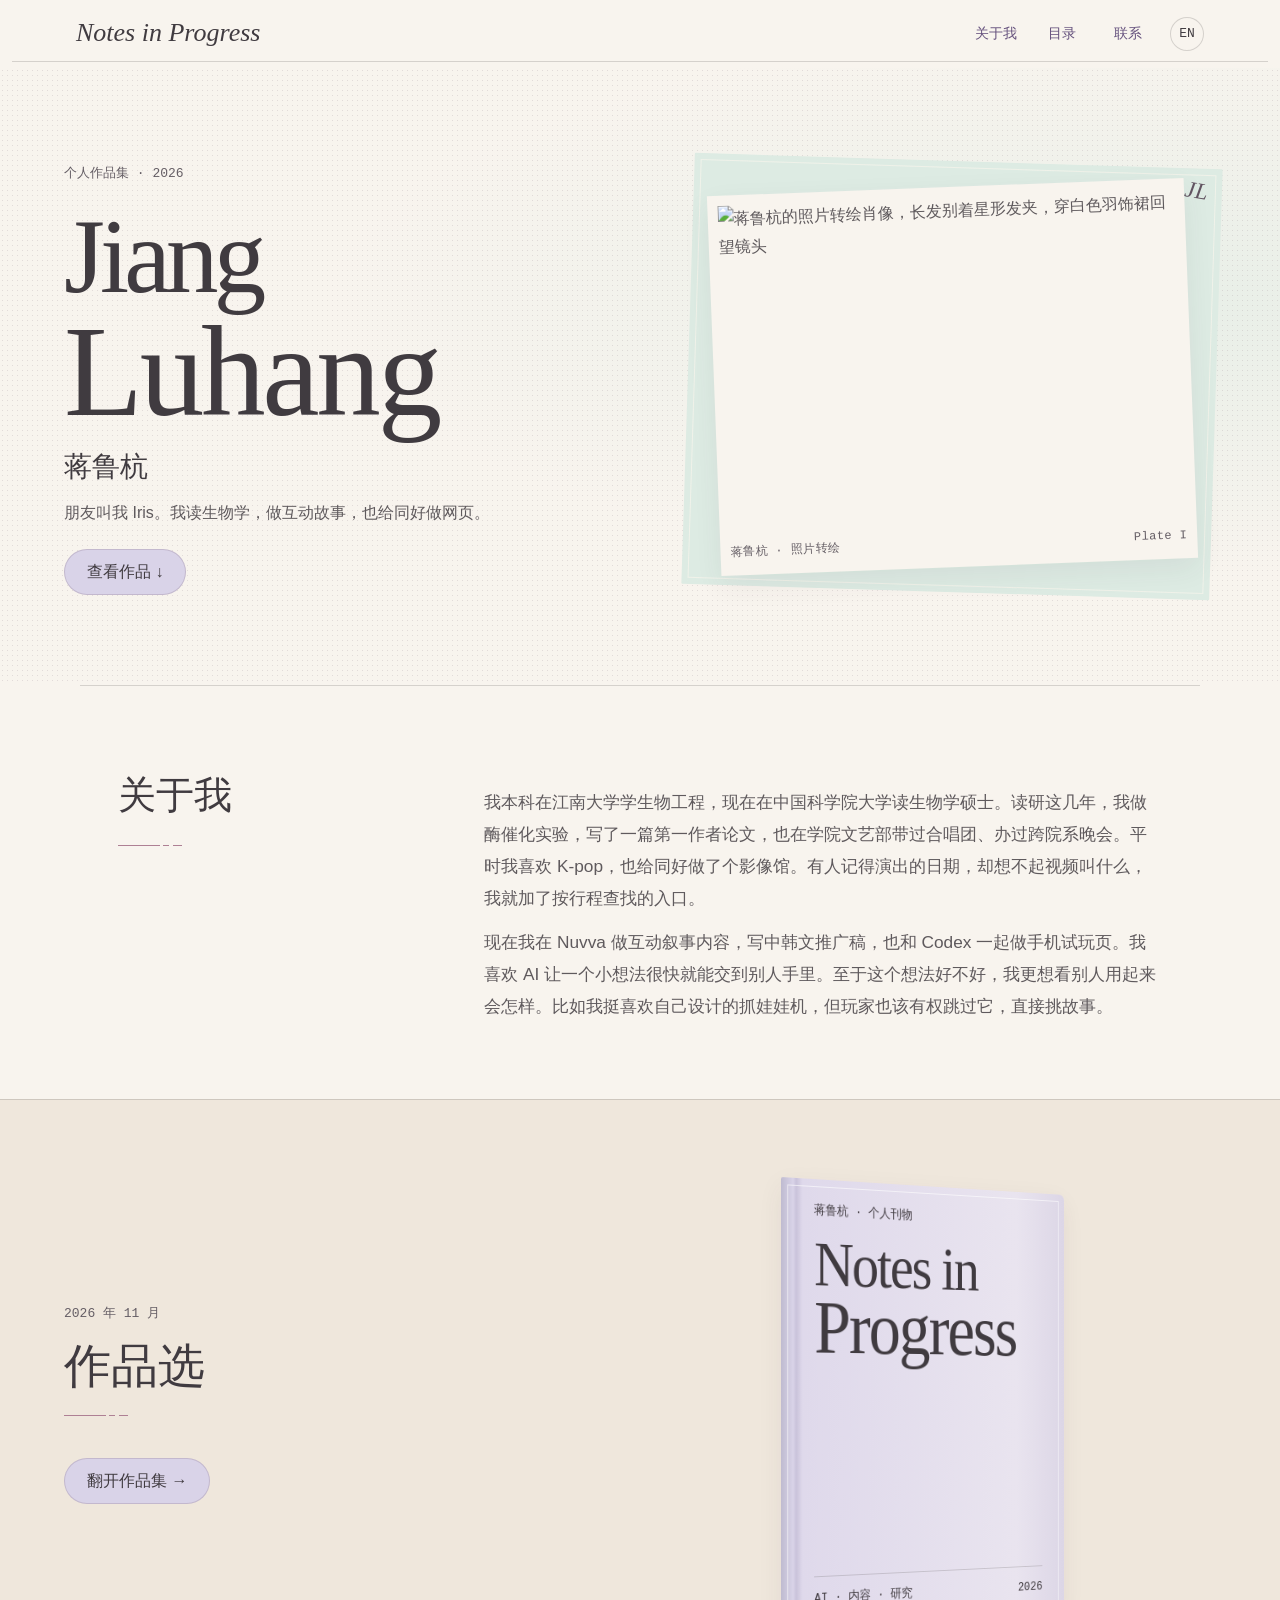
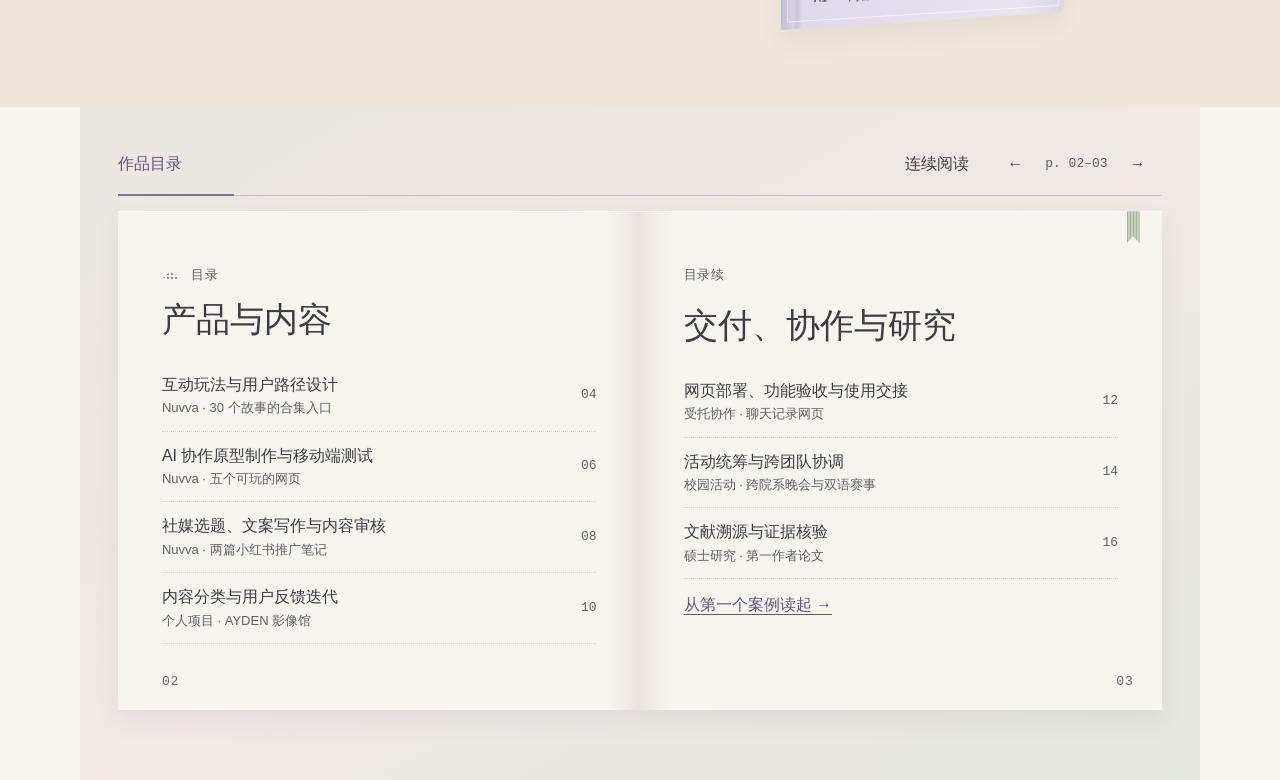
==== index.html @ 7059bd5b "Add files via upload" ====
<!doctype html><html lang="zh-CN"><meta charset="UTF-8"><meta name="viewport" content="width=device-width,initial-scale=1"><title>Notes in Progress · 蒋鲁杭的作品集</title><link rel="stylesheet" href="reader.css"><link rel="stylesheet" href="stationery.css"><script defer src="language.js"></script><script defer src="reader.js"></script><body><header class="mast"><a href="#top" class="wordmark" lang="en">Notes in Progress</a><nav aria-label="主导航"><a href="#about">关于我</a><a href="#contents">目录</a><a href="#contact">联系</a></nav><button type="button" id="locale" lang="en" aria-label="Switch to English">EN</button></header>
<main class="publication" id="top"><section class="hero"><div class="author"><span class="running">个人作品集 · 2026</span><h1 lang="en"><span><b>Jiang</b></span><span><i>Luhang</i></span></h1><h2>蒋鲁杭</h2><p>朋友叫我 Iris。我读生物学，做互动故事，也给同好做网页。</p><div class="actions"><a class="action primary" href="#cover">查看作品 ↓</a></div></div>
<div class="frontispiece"><div class="mount"><img class="portrait" src="plates/iris-portrait.webp" width="1672" height="941" fetchpriority="high" alt="蒋鲁杭的照片转绘肖像，长发别着星形发夹，穿白色羽饰裙回望镜头"><div class="photo-credit"><span>蒋鲁杭 · 照片转绘</span><span lang="en">Plate I</span></div></div><span class="stamp" aria-hidden="true">JL</span></div></section>
<section id="about" class="about"><h2 id="method">关于我</h2><div><p>我本科在江南大学学生物工程，现在在中国科学院大学读生物学硕士。读研这几年，我做酶催化实验，写了一篇第一作者论文，也在学院文艺部带过合唱团、办过跨院系晚会。平时我喜欢 K-pop，也给同好做了个影像馆。有人记得演出的日期，却想不起视频叫什么，我就加了按行程查找的入口。</p><p>现在我在 Nuvva 做互动叙事内容，写中韩文推广稿，也和 Codex 一起做手机试玩页。我喜欢 AI 让一个小想法很快就能交到别人手里。至于这个想法好不好，我更想看别人用起来会怎样。比如我挺喜欢自己设计的抓娃娃机，但玩家也该有权跳过它，直接挑故事。</p></div></section>
<section id="cover" class="cover-stage"><div class="cover-caption"><div class="running">2026 年 11 月</div><h2>作品选</h2><a class="action primary" href="#contents">翻开作品集 →</a></div><a class="binding" href="#contents" aria-label="从封面打开目录"><span class="running">蒋鲁杭 · 个人刊物</span><span lang="en" class="bookname">Notes in<br><i>Progress</i></span><span class="lace" aria-hidden="true"></span><span class="coverfoot">AI · 内容 · 研究 <span>2026</span></span></a></section>
<section class="reader" id="reader" aria-label="作品阅读器"><div class="readerbar"><a href="#contents">作品目录</a><div class="controls"><button id="mode" aria-pressed="false">连续阅读</button><button id="prev" aria-label="上一跨页">←</button><span id="pagecount" aria-live="polite"></span><button id="next" aria-label="下一跨页">→</button></div></div><div class="book">
<article class="spread" id="contents" tabindex="-1" data-pages="02–03" aria-label="作品目录"><div class="sheet recto"><div class="running">目录</div><h2>产品与内容</h2><div class="toc"><a class="tocline" href="#content"><span>互动玩法与用户路径设计<small>Nuvva · 30 个故事的合集入口</small></span><span class="folio">04</span></a><a class="tocline" href="#webworks"><span>AI 协作原型制作与移动端测试<small>Nuvva · 五个可玩的网页</small></span><span class="folio">06</span></a><a class="tocline" href="#social"><span>社媒选题、文案写作与内容审核<small>Nuvva · 两篇小红书推广笔记</small></span><span class="folio">08</span></a><a class="tocline" href="#revision"><span>内容分类与用户反馈迭代<small>个人项目 · AYDEN 影像馆</small></span><span class="folio">10</span></a></div><small class="foot">02</small></div><div class="sheet verso"><div class="running">目录续</div><h2>交付、协作与研究</h2><div class="toc"><a class="tocline" href="#delivery"><span>网页部署、功能验收与使用交接<small>受托协作 · 聊天记录网页</small></span><span class="folio">12</span></a><a class="tocline" href="#campus"><span>活动统筹与跨团队协调<small>校园活动 · 跨院系晚会与双语赛事</small></span><span class="folio">14</span></a><a class="tocline" href="#research"><span>文献溯源与证据核验<small>硕士研究 · 第一作者论文</small></span><span class="folio">16</span></a></div><a href="#content">从第一个案例读起 →</a><small class="foot">03</small></div></article>

<article class="spread" id="content" tabindex="-1" data-pages="04–05" aria-label="互动玩法与用户路径设计"><div class="sheet recto"><div class="running">Nuvva 远程兼职 · 内容策划与 AI 协作制作</div><h2>互动玩法与用户路径设计</h2><p>我给一个有 30 个故事的合集设计了抓娃娃入口。有人享受随机抓到一个故事的惊喜，也有人已经知道自己想看谁。最初两种人都得先玩一局，我给第二种人留了一个按钮。</p><blockquote>直接逛30个世界 ↗</blockquote><p>我定玩法、写按钮上的话，用 Codex 协作实现页面，再拿手机把两条路都走一遍。抓到故事的人能进，跳过去的人也能进，这个入口才算做完。</p><a href="plates/demo/index.html" target="_blank" rel="noopener">试玩这两个入口 ↗</a><div class="related"><a href="#webworks">看另外五个网页 →</a><a href="#social">读小红书笔记 →</a></div><small class="foot">04</small></div><div class="sheet verso"><div class="running">试玩画面</div><div class="phone-pair"><figure class="plate"><button class="enlarge" type="button" aria-label="放大：抓娃娃玩法界面" data-full="plates/claw.webp"><img src="plates/claw-detail.webp" loading="lazy" alt="抓娃娃玩法界面"></button><figcaption>抓一个故事</figcaption></figure><figure class="plate"><button class="enlarge" type="button" aria-label="放大：30 个世界的合集目录"><img src="plates/catalog.webp" loading="lazy" alt="30 个世界的合集目录"></button><figcaption>直接选故事</figcaption></figure></div><small class="foot">05</small></div></article>
<article class="spread" id="webworks" tabindex="-1" data-pages="06–07" aria-label="AI 协作原型制作与移动端测试"><div class="sheet recto"><div class="running">Nuvva · 网页选集</div><h2>AI 协作原型制作与移动端测试</h2><p>做这五个网页时，我先定玩家打开后的第一个动作。咖啡馆里先挑客人，深夜来信先看未读消息。入口文案和玩法由我来写，页面用 Codex 协作制作。我逐个点按钮、走剧情分支，检查手机上的显示，改完再试。</p><div class="shelf twin"><figure class="plate exhibit "><button type="button" class="enlarge" aria-label="放大深夜来信页面"><img src="plates/after-hours.webp" loading="lazy" width="430" height="820" alt="深夜来信的手机页面"></button><figcaption><a href="https://share.htmlput.com/p/y2mzasatp1" target="_blank" rel="noopener noreferrer">深夜来信 ↗</a><span>从六条未读消息开始。</span></figcaption></figure><figure class="plate exhibit "><button type="button" class="enlarge" aria-label="放大限定咖啡馆页面"><img src="plates/cafe.webp" loading="lazy" width="430" height="820" alt="限定咖啡馆的手机页面"></button><figcaption><a href="https://share.htmlput.com/p/jmmz5juvmf" target="_blank" rel="noopener noreferrer">限定咖啡馆 ↗</a><span>先挑一位客人，再为他做甜品。</span></figcaption></figure></div><small class="foot">06</small></div><div class="sheet verso"><div class="shelf trio"><figure class="plate exhibit wide"><button type="button" class="enlarge" aria-label="放大大队运动会页面"><img src="plates/sports.webp" loading="lazy" width="430" height="820" alt="大队运动会的手机页面"></button><figcaption><a href="https://share.htmlput.com/p/tbf6sw3pkt" target="_blank" rel="noopener noreferrer">大队运动会 ↗</a><span>四个分队共用一个报名处，先抽双人搭档。</span></figcaption></figure><figure class="plate exhibit "><button type="button" class="enlarge" aria-label="放大今夜讯号页面"><img src="plates/signal.webp" loading="lazy" width="430" height="820" alt="今夜讯号的手机页面"></button><figcaption><a href="https://share.htmlput.com/p/he5zf6oecl" target="_blank" rel="noopener noreferrer">今夜讯号 ↗</a><span>失眠游戏旁也留了直达合集的入口。</span></figcaption></figure><figure class="plate exhibit "><button type="button" class="enlarge" aria-label="放大合集巡演页面"><img src="plates/tour.webp" loading="lazy" width="430" height="820" alt="合集巡演的手机页面"></button><figcaption><a href="https://share.htmlput.com/p/yng0wkprjr" target="_blank" rel="noopener noreferrer">合集巡演 ↗</a><span>用一张通行证串起 20 个故事。</span></figcaption></figure></div><small class="foot">07</small></div></article>
<article class="spread" id="social" tabindex="-1" data-pages="08–09" aria-label="社媒选题、文案写作与内容审核"><div class="sheet recto"><div class="running">小红书 · 推广笔记</div><h2>社媒选题、文案写作与内容审核</h2><p class="byline">《花光他的资产后，我进了下个世界》 · momomo</p><p>我在 Nuvva 做选题、写中韩文推广稿，累计交付了 100 多条文案。这篇从一个玩家能马上做的决定写起，把五个角色的账户交给你。接下来可以挑一个人先花，也可以一分不动，等他先来问。花完额度才能进入下个世界，标题里的两件事就这样接上了。</p><dl class="post-metrics"><div><dt>点赞</dt><dd>2.4万</dd></div><div><dt>收藏</dt><dd>9,242</dd></div><div><dt>评论</dt><dd>5,850</dd></div></dl><small class="observed">原帖公开数据 · 2026.11.26</small><a href="https://www.xiaohongshu.com/discovery/item/6abce3130000000014002aef?source=webshare&amp;xhsshare=pc_web&amp;xsec_token=CBmmYITsd6TpiCH2JpjsBs07NB6vdSRPY2VSYFDwBbzrw=&amp;xsec_source=pc_share" target="_blank" rel="noopener noreferrer">看原帖 ↗</a><small class="foot">08</small></div><div class="sheet verso"><div class="running">小红书 · 推广笔记</div><h2>把故事写成玩家能做的选择</h2><p class="byline">《怨夫来信，这次等你先开口》 · 内向双眼皮</p><p>这次从停车场的一把伞写起。他还留着围巾，却不说想复合。读者可以接伞追问，也可以自己走进雨里。四个选项把这次重逢留给玩家决定。交稿前，我会对着实际玩法检查，尤其留意 AI 草稿有没有替角色编经历，或许下游戏里兑现不了的承诺。</p><dl class="post-metrics"><div><dt>点赞</dt><dd>2,741</dd></div><div><dt>收藏</dt><dd>958</dd></div><div><dt>评论</dt><dd>730</dd></div></dl><small class="observed">原帖公开数据 · 2026.11.26</small><a href="https://www.xiaohongshu.com/discovery/item/6ad22dc8000000001b02ee24?source=webshare&amp;xhsshare=pc_web&amp;xsec_token=CBpUC_uhtIDjcLa19GCwqVDrUhK7E8e4iN_8qXLWXUf_I=&amp;xsec_source=pc_share" target="_blank" rel="noopener noreferrer">看原帖 ↗</a><small class="foot">09</small></div></article>
<article class="spread" id="revision" tabindex="-1" data-pages="10–11" aria-label="内容分类与用户反馈迭代"><div class="sheet recto"><div class="running">个人网页 · 内容整理与维护</div><h2>内容分类与用户反馈迭代</h2><p>影像馆最早的几个栏目里，「LTB 时期」是按时间分的，「challenge」是按内容分的。有些视频两边都说得通，连我自己收录时也会犹豫。</p><p>这是我给同好做的个人项目，收录什么、放在哪一栏，都得自己定。我重新整理了分类。后来有人提议加行程检索和留言区，我把两个功能都加了进去。现在记得某场活动的人，可以直接沿着行程找。</p><a href="https://ayden-thalassa-gallery.netlify.app/" target="_blank" rel="noopener">打开影像馆 ↗</a><small class="foot">10</small></div><div class="sheet verso"><div class="running">AYDEN 影像馆 · 首页实景</div><figure class="plate gallery-home"><button class="enlarge" type="button" aria-label="放大影像馆桌面首页截图"><img src="plates/ayden-home.png" width="1440" height="900" loading="lazy" alt="AYDEN 影像馆桌面首页，右侧是人物照片，左侧有「3分钟入坑」和「直接找物料」两个入口，顶栏可查看行程"></button><figcaption>第一次来的读者可以从「3分钟入坑」开始，已经知道想找什么的人可以直接查物料。</figcaption></figure><small class="foot">11</small></div></article>
<article class="spread" id="delivery" tabindex="-1" data-pages="12–13" aria-label="网页部署、功能验收与使用交接"><div class="sheet recto"><div class="running">帮朋友部署 · Netlify</div><h2>网页部署、功能验收与使用交接</h2><p>朋友用 Codex 写好了聊天记录网页，可一直只能在自己电脑上看。我接手的是上线和交接，让她换台设备也能登录、导入记录，之后还能自己管理。</p><p>我用 AI 帮忙改源码配置和运行命令，填好环境变量、连上数据库，把网页部署到 Netlify。用户从手机锁屏样式的首页进入，朋友另外使用管理入口。</p><figure class="plate exhibit seita"><button type="button" class="enlarge" aria-label="放大打开聊天记录网页页面"><img src="plates/seita.webp" loading="lazy" width="430" height="820" alt="打开聊天记录网页的手机页面"></button><figcaption><a href="https://seita-record.netlify.app" target="_blank" rel="noopener noreferrer">打开聊天记录网页 ↗</a><span>部署后的公开首页，截图只保留锁屏。</span></figcaption></figure><small class="foot">12</small></div><div class="sheet verso"><div class="running">交付前的检查</div><h3>换一台设备，再试一次</h3><dl class="handoff"><dt>我先试</dt><dd>上线后发现图片丢了，有的交互效果也消失了。这些都是我打开页面自己操作时发现的。</dd><dt>朋友再试</dt><dd>用另一台设备登录，导入一份记录，保存后刷新，再看记录还在不在。</dd><dt>交接</dt><dd>把后台入口和常见问题的处理方法告诉朋友，后续遇到问题可以直接找我。</dd></dl><small class="foot">13</small></div></article>
<article class="spread" id="campus" tabindex="-1" data-pages="14–15" aria-label="活动统筹与跨团队协调"><div class="sheet recto"><div class="running">国科大生命科学学院学生会 · 文艺部部长</div><h2>活动统筹与跨团队协调</h2><p>办离湖晚会和跨院系迎新晚会时，我要和六个以上研究所、学院的负责人对节目和场地。我把倒计时排期和执行手册发给各方。到了现场，谁还在候场、哪个节目超时，由我在总控位置协调。</p><p>我也组建过合唱团和话剧团，和大家一起排练了约两个月。团队拿到了校级「一二·九」合唱展演和「五月的鲜花」文艺汇演两项一等奖。</p><figure class="plate"><button class="enlarge" type="button" aria-label="放大：一二·九合唱展演后的团队合影"><img src="plates/arts-dept.webp" loading="lazy" alt="一二·九合唱展演后的团队合影"></button><figcaption>「一二·九」合唱展演后，我们一起拍的合影。</figcaption></figure><small class="foot">14</small></div><div class="sheet verso"><div class="running">第三届合成生物学创新赛 · 分赛道主持</div><h2>双语主持与现场调度</h2><p>上台前三天，我先把答辩、评委提问和换场顺序理清，自己写中英文主持手卡。正式比赛时，我负责二十多支高校队伍的答辩衔接。遇到提问超时或临时换投屏，要先跟评委和工作人员对齐，再告诉下一队什么时候上台。</p><figure class="plate"><button class="enlarge" type="button" aria-label="放大：合成生物学创新赛分赛道现场主持"><img src="plates/synbio-stage.webp" loading="lazy" alt="合成生物学创新赛分赛道现场主持"></button><figcaption>比赛现场，和搭档一起主持。</figcaption></figure><small class="foot">15</small></div></article>
<article class="spread" id="research" tabindex="-1" data-pages="16–17" aria-label="文献溯源与证据核验"><div class="sheet recto"><div class="running">生物学硕士研究 · 独立第一作者</div><h2>文献溯源与证据核验</h2><p>读研时，我做酶催化实验，也以第一作者发表了论文。用 AI 找资料时，我遇到过一个很具体的问题：问的是某个方法最早出自哪里，找到的却是一篇后来用过它的文章。我会沿着引用找到原文，再看它的实验条件和结果能支持什么结论。</p><small class="foot">16</small></div><div class="sheet verso"><div class="running">论文材料</div><figure class="plate"><button class="enlarge" type="button" aria-label="放大：论文的 SCIE 检索报告"><img src="plates/research.webp" loading="lazy" alt="论文的 SCIE 检索报告"></button><figcaption>第一作者论文的收录记录。</figcaption></figure><a href="https://doi.org/10.1002/ejoc.70614" target="_blank" rel="noopener">读论文 · European Journal of Organic Chemistry ↗</a><small class="foot">17</small></div></article>
<article class="spread" id="contact" tabindex="-1" data-pages="18" aria-label="联系"><div class="sheet recto"><div class="running">刊末 <span aria-hidden="true">::</span></div><h2>联系我</h2><p>我在找 AI 产品或内容运营的工作，深圳线下、远程都可以。有合适的机会，或者想聊聊这里的项目，欢迎给我发邮件。</p><p class="signature">蒋鲁杭</p><small class="foot">18</small></div><div class="sheet verso"><div class="running postal-heading"><span class="stamp" aria-hidden="true">JL</span></div><h3>邮箱</h3><a class="email" href="mailto:jklmnopq1208@126.com">jklmnopq1208@126.com</a><div class="actions"><button id="copy" class="action">复制邮箱</button></div><p id="copied" role="status"></p><a href="#contents">返回作品目录 ↑</a><small class="foot">Fin.</small></div></article></div><nav class="endnav" aria-label="读完本页"><button data-step="-1">← 上一页</button><a href="#contents">目录</a><button data-step="1">下一页 →</button></nav></section></main>
<dialog id="zoom"><button class="action" autofocus>关闭图片 ×</button><img alt=""><p></p></dialog>
</body></html>
---- reader.css ----
@font-face{font-family:ZineSong;src:local("FZQingKeBenYueSongS-R-GB"),local("方正清刻本悦宋简体");font-display:swap}
:root{--paper:#f8f4ee;--aged:#efe7dc;--mint:#ddebe3;--iris:#d9d3e8;--pink:#ead7dc;--ink:#403b40;--body:#5f5a5d;--muted:#655e65;--link:#65517d;--rule:rgba(95,90,93,.23);--display:Ogg,ZineSong,"Songti SC",SimSun,Georgia,serif;--mono:Consolas,"Noto Sans SC",monospace;--space:clamp(20px,5vw,80px);--turn:680ms;--lift:0 10px 28px #403b4012}
*{box-sizing:border-box}html{color-scheme:light}body{background:var(--paper);color:var(--body);font:16px/1.75 Arial,"Noto Sans SC","Microsoft YaHei",sans-serif;margin:0}h1,h2,h3,p,figure{margin:0}h1,h2,h3{font-weight:400;color:var(--ink);font-family:var(--display)}a{color:var(--link);text-underline-offset:.24em}button{font:inherit;cursor:pointer;color:var(--ink)}a:focus-visible,button:focus-visible,summary:focus-visible{outline:2px solid var(--link);outline-offset:3px}button:disabled{cursor:default;color:#797378;background:transparent}img{display:block;max-width:100%}.publication{padding:0;max-width:none;margin:0}.publication section{margin:0}.mast,.hero,.method,.cover-stage,.reader{padding-inline:var(--space)}.mast,.hero,.method,.cover-stage,.reader{max-width:1440px;margin-inline:auto!important}.mast{display:flex;align-items:center;justify-content:space-between;min-height:68px;border-bottom:1px solid var(--rule)}.wordmark,.en,.signature{font:italic 26px/1.25 var(--display);color:var(--ink)}.mast a,.readerbar a{text-decoration:none}.mast nav,.mast nav a{padding:0;border:0;background:none}.mast nav,.actions,.controls,.readerbar{display:flex;gap:clamp(6px,1.5vw,22px);align-items:center;flex-wrap:wrap}.mast nav a,.readerbar a,.controls button{display:inline-flex;align-items:center;justify-content:center;min-width:44px;min-height:44px}.hero{display:grid;grid-template-columns:1.05fr 1fr;align-items:center;gap:6%;padding-block:clamp(48px,7vw,108px);position:relative;background:radial-gradient(ellipse at 92% 38%,#ddebe393,transparent 51%)}.running,.folio,.foot,.photo-credit,.coverfoot,.stamp,#pagecount,.paths small,figcaption{font:13px/1.6 var(--mono);color:var(--muted)}.author h1{font:400 clamp(68px,8.2vw,126px)/.93 var(--display);margin:20px 0 25px;letter-spacing:-.046em}.author h1 i,.bookname i{font-weight:400}.author h2{font-size:clamp(20px,2.15vw,34px);line-height:1.45}.author p{margin:12px 0 22px}.actions{gap:10px}.action,.controls button{border:1px solid var(--rule);border-radius:5px;padding:8px 15px;background:var(--paper);color:var(--ink);text-decoration:none;display:inline-flex;justify-content:center;align-items:center;gap:8px;min-height:44px}.action.primary,.controls [aria-pressed=true]{background:var(--iris)}.frontispiece{position:relative;width:100%;justify-self:center;max-width:535px;padding:clamp(14px,2vw,28px);background:var(--mint);border-radius:49% 49% 2px 2px / 8% 8% 2px 2px}.mount{padding:10px 10px 0;background:var(--paper);box-shadow:var(--lift);transform:rotate(-2deg)}.mount img{width:100%;aspect-ratio:1.06;object-fit:cover;object-position:48% 50%}.photo-credit,.coverfoot{display:flex;justify-content:space-between;padding:12px 0;gap:10px}.method,.cover-stage{display:grid;grid-template-columns:1fr 1fr;align-items:center;gap:8%;padding-block:clamp(40px,6vw,90px);border-top:1px solid var(--rule)}.method h2,.cover-stage h2,.sheet h2{font-size:clamp(30px,3.7vw,58px);line-height:1.23;margin:12px 0 20px}.paths a,.tocline{display:flex;justify-content:space-between;align-items:center;gap:12px;padding:14px 0;border-bottom:1px solid var(--rule);text-decoration:none}.paths strong{font:400 22px var(--display);color:var(--ink)}.cover-stage{background:var(--aged);perspective:1350px}.binding{display:flex;position:relative;flex-direction:column;justify-self:center;width:min(100%,345px);aspect-ratio:3/4;justify-content:space-between;padding:9% 8%;background:linear-gradient(90deg,#bfbbd0 0,#d9d3e8 4%,#c9c2da 5%,#dfd9eb 7%,#e9e4ef 82%,#dcd6e6);border-radius:2px 6px 6px 2px;box-shadow:var(--lift);text-decoration:none;color:var(--ink);transform-origin:left center;transform:rotateY(var(--yaw,0deg))}.bookname{font:clamp(40px,4.8vw,74px)/.98 var(--display);letter-spacing:-.035em}.coverfoot{border-top:1px solid var(--rule);padding-bottom:0}.cover-caption .action{margin-top:22px}.lace{position:absolute;width:56px;height:56px;bottom:24%;right:14%;background:url("plates/lace.svg") center/contain no-repeat;opacity:.6;pointer-events:none}.hero:after,.binding:after,.sheet:after{content:"";position:absolute;inset:0;background:url("plates/grain.svg");opacity:.045;pointer-events:none;z-index:-1}.hero,.sheet,.binding{isolation:isolate}
.reader{padding-block:34px 70px;background:linear-gradient(150deg,#ebe7e1,#f0e9e6 52%,#e4e7df)}.readerbar{justify-content:space-between;margin-bottom:15px}.controls{gap:6px}.controls button{border-color:transparent;background:transparent}.controls button:hover:enabled{background:var(--paper)}.book{position:relative;perspective:1800px}.spread{position:relative;display:grid;grid-template-columns:1fr 1fr;background:var(--paper);border-radius:3px;box-shadow:var(--lift);scroll-margin-top:18px}.spread:focus{outline:none}.spread:focus-visible{outline:2px solid var(--link);outline-offset:3px}.spread[hidden]{display:none}.sheet{position:relative;min-width:0;min-height:clamp(440px,39vw,610px);padding:clamp(26px,4.3vw,68px);padding-bottom:60px;overflow-wrap:anywhere;background:var(--paper)}.recto{background:linear-gradient(90deg,var(--paper) 94%,#e9e3db)}.verso{background:linear-gradient(90deg,#ebe6df,var(--paper) 6%)}.sheet h2{font-size:clamp(32px,3.3vw,52px)}.sheet h3{font-size:clamp(27px,2.6vw,40px);line-height:1.3;margin:16px 0}.sheet p+p,.sheet p+a,.sheet p+.actions,.sheet .running+figure{margin-top:18px}.sheet p+a,.sheet .email{display:inline-block;min-height:44px}.sheet p{max-width:65ch}.sheet .en{margin:-10px 0 16px}.tocline{color:var(--ink);padding:9px 0;line-height:1.4}.tocline small{display:block;color:var(--muted);font-size:13px}.signature{margin-top:30px!important}.foot{position:absolute;bottom:18px;left:var(--space)}.verso .foot{left:auto;right:var(--space)}.ruled{margin:12px 0 22px;padding-inline-start:24px}.ruled li{padding:8px 0;border-bottom:1px solid var(--rule)}.margin-note{color:var(--link);font-family:var(--display);font-size:19px}.plate{padding:8px;background:var(--paper);box-shadow:0 2px 8px #403b4010}.enlarge{display:block;background:transparent;border:0;width:100%;padding:0;cursor:zoom-in}.enlarge img{max-height:340px;object-fit:contain;margin:auto;width:100%}.plate figcaption{padding:8px 3px 0}.phone{width:min(100%,230px);margin-inline:auto}.phone img{max-height:320px}.email{overflow-wrap:anywhere}.controls[hidden]{display:none}.book.continuous .spread+.spread{margin-top:30px}.flip-still,.leaf{position:absolute;top:0;bottom:0;width:50%;pointer-events:none}.flip-still{z-index:1}.leaf{z-index:2;transform-style:preserve-3d;animation:turn var(--turn) cubic-bezier(.42,0,.18,1) both}.leaf.forward{left:50%;transform-origin:left;--rot:-180deg}.leaf.back{left:0;transform-origin:right;--rot:180deg}.leaf>.sheet,.flip-still>.sheet{position:absolute;inset:0;min-height:0;overflow:hidden;backface-visibility:hidden}.leaf>.backface{transform:rotateY(180deg)}@keyframes turn{to{transform:rotateY(var(--rot))}}dialog{max-width:min(94vw,1080px);max-height:92dvh;padding:16px;border:1px solid var(--rule);background:var(--paper);color:var(--ink)}dialog::backdrop{background:#312e32aa}dialog img{max-height:72dvh;object-fit:contain;margin:10px auto}dialog button{float:right}dialog p{clear:both}.readerbar a,.mast a,.paths a,.tocline,.action{transition:background-color 180ms,color 180ms}.mast a:hover,.paths a:hover,.tocline:hover,.readerbar a:hover{text-decoration:underline}.action:hover{background:var(--mint)}
@media(max-width:760px){.mast{min-height:62px}.wordmark{font-size:20px}.mast nav{gap:1px}.hero,.method,.cover-stage{grid-template-columns:minmax(0,1fr);gap:24px}.hero{padding-block:36px}.author h1{font-size:74px}.frontispiece{max-width:430px;padding:12px}.mount img{aspect-ratio:2.25}.photo-credit{padding:5px 0}.binding{width:min(73%,320px);padding:25px;transform:none}.cover-stage{justify-items:start}.cover-caption{width:100%}.reader{padding-inline:12px}.readerbar{gap:0}.spread{grid-template-columns:minmax(0,1fr)}.sheet{min-height:0;background:var(--paper);padding:24px 22px 40px}.verso{border-top:1px solid var(--rule)}.foot{bottom:8px}.flip-still,.leaf{display:none}.controls{gap:0}.controls button{padding:6px 9px}.bookname{font-size:48px}.lace{width:32px;height:32px}.readerbar a{font-size:15px}.signature{font-size:24px}.sheet h2{font-size:32px}}
@media(prefers-reduced-motion:reduce){*,*:before,*:after{scroll-behavior:auto!important;animation:none!important;transition:none!important}.binding{transform:none}}
.publication img,dialog img{border:0}.book{touch-action:pan-y pinch-zoom}
.publication h2,.publication h3{text-wrap:balance}.endnav{display:none}
@media(max-width:760px){.endnav:not([hidden]){display:flex;justify-content:space-between;align-items:center;padding:10px 0 0;background:none;gap:4px}.endnav button,.endnav a{display:inline-flex;align-items:center;min-height:44px;min-width:44px;padding:4px 9px;border:0;background:transparent}.endnav a{justify-content:center}}
.binding .running,.binding .coverfoot{color:var(--ink)}
.about{max-width:1120px;margin-inline:auto!important;display:grid;grid-template-columns:1fr 2.4fr;gap:8%;align-items:baseline;padding:clamp(40px,6vw,76px) clamp(20px,3.43vw,38.4px);border-top:1px solid var(--rule)}.about h2{font-size:clamp(28px,3vw,40px)}.about p{font-size:clamp(17px,1.35vw,20px);line-height:1.85;max-width:39em}.about p+p{margin-top:.75em}.reader{max-width:1120px;padding-inline:38.4px}.sheet{padding-inline:clamp(28px,3.4vw,49px)}.sheet h2{font-size:clamp(30px,2.65vw,42px)}.sheet p{margin:0}.sheet p+p{margin-top:1em}.sheet .plate{box-shadow:none;background:transparent;padding:0}.plate figcaption{padding:8px 0;color:var(--muted)}.verso>.running{margin-bottom:18px}.verso>.plate+a{display:inline-block;margin-top:18px}.phone-pair{display:grid;grid-template-columns:repeat(2,minmax(0,1fr));gap:12px;align-items:start}.phone-pair img{max-height:none;width:100%;border-radius:2px}.gallery-proof{display:grid;gap:18px}.gallery-proof figure:last-child .enlarge{max-width:170px}.gallery-proof figure:last-child img{max-height:165px;object-position:left center}.handoff,.term{margin:20px 0}.handoff dt,.term dt{color:var(--link);font-weight:600}.handoff dd,.term dd{margin:3px 0 14px}.handoff dt{border-top:1px solid var(--rule);padding-top:12px}.sheet blockquote{margin:18px 0;padding:6px 14px;border-left:2px solid #a89db7;color:var(--ink);font:22px/1.5 var(--display)}#contents .plate{max-width:150px}#contents .plate img{max-height:260px}.reader a:not(.tocline){overflow-wrap:anywhere}.sheet .foot{left:auto}.verso .foot{right:28px}
@media(max-width:760px){.about{grid-template-columns:1fr;gap:14px}.reader{padding-inline:12px}.sheet{padding-inline:22px}.phone-pair{max-width:420px}.mast nav{display:flex}.gallery-proof figure:last-child .enlarge{max-width:200px}.gallery-proof figure:last-child img{max-height:205px}}

.related{display:flex;gap:10px 16px;flex-wrap:wrap;margin-top:14px}.related a,.exhibit figcaption a{display:inline-flex;align-items:center;min-height:44px}
.shelf{display:grid;grid-template-columns:repeat(2,minmax(0,1fr));gap:20px 12px;align-content:start}.shelf.twin{margin-top:22px}.exhibit img{width:100%;height:auto;display:block}.shelf .enlarge img{aspect-ratio:3/5;height:auto;max-height:none;object-fit:cover;object-position:center top}.shelf .wide{grid-column:1/-1}.shelf .wide .enlarge img{aspect-ratio:2.25;object-position:50% 36%}.exhibit figcaption{line-height:1.55}.exhibit figcaption a{font-size:16px;color:var(--link)}.exhibit figcaption span{display:block}.sheet .seita{display:grid;grid-template-columns:minmax(100px,140px) 1fr;gap:18px;align-items:end;margin-top:20px}.seita .enlarge img{height:auto;max-height:240px;object-fit:contain}.seita figcaption{align-self:center}.sheet .byline{font:14px/1.6 var(--mono);color:var(--muted);margin:12px 0 26px}.shelf .exhibit figcaption{padding:3px 0}.shelf .enlarge,.seita .enlarge{background:var(--aged)}
@media(max-width:760px){.shelf{max-width:440px;margin-inline:auto}.shelf .wide .enlarge img{aspect-ratio:1.8}.shelf .enlarge img{aspect-ratio:3/5}.sheet .seita{grid-template-columns:minmax(100px,130px) 1fr}}

.post-metrics{display:flex;gap:clamp(12px,2vw,32px);flex-wrap:wrap;margin:28px 0 6px;padding-top:18px;border-top:1px solid var(--rule)}.post-metrics dt,.observed{font:13px/1.6 var(--mono);color:var(--muted)}.post-metrics dd{font:clamp(23px,2.2vw,32px)/1.35 Georgia,serif;margin:0;color:var(--ink);font-variant-numeric:tabular-nums}.observed{display:block}#social .observed+a{display:inline-flex;align-items:center;min-height:44px;margin-top:7px}

.mount img.portrait{height:auto;aspect-ratio:1.2;object-position:53% 40%}@media(max-width:760px){.mount img.portrait{aspect-ratio:16/9;object-position:center}}
/* A single stationery mark on the opening photograph and the final letter. */
.stamp {
  --stamp-width: 72px;
  display: grid;
  place-items: center;
  box-sizing: border-box;
  width: var(--stamp-width);
  aspect-ratio: 78/62;
  padding: 0 0 3% 0;
  background: url("plates/postage.svg") center/contain no-repeat;
  color: #615461;
  font: italic 23px/1 var(--display);
  pointer-events: none;
  user-select: none;
}
.frontispiece > .stamp, .postal-heading .stamp {
  position: absolute;
  padding: 0 0 3px calc(var(--stamp-width) * .29);
}
.frontispiece > .stamp { right: 0; top: -7px; transform: rotate(8deg); }
.postal-heading { position: relative; padding-right: 64px; }
.postal-heading .stamp { --stamp-width: 56px; right: 0; top: -8px; font-size: 18px; transform: rotate(-6deg); }
.binding::before {
  content: "";
  position: absolute;
  inset-inline-start: 3%;
  inset-block-start: 22%;
  width: clamp(15px, 1.7vw, 25px);
  height: 56%;
  background: url("plates/binding-thread.svg") center/100% 100% no-repeat;
  pointer-events: none;
}
@media(max-width:760px) {
  .frontispiece > .stamp { --stamp-width: 52px; top: -4px; font-size: 17px; }
  .postal-heading .stamp { --stamp-width: 44px; font-size: 15px; top: -3px; }
  .binding::before { inset-inline-start: 2%; width: 14px; }
}

#campus .plate{margin-top:20px}#contents .toc+a{display:inline-block;margin-top:12px}#campus .plate img{max-height:230px;object-position:left center}

.tocline small{margin-top:.25em}.gallery-home .enlarge img{width:100%;height:auto;max-height:none}
---- stationery.css ----
/* Paper, ink and two printed spot colours. */
:root {
  --script: "Edwardian Script ITC", "Snell Roundhand", "Bickham Script Pro", "Palatino Linotype", Georgia, serif;
  --ease-out: cubic-bezier(.16,1,.3,1);
}
.mast {
  position: sticky;
  top: 6px;
  z-index: 6;
  width: calc(100% - 24px);
  min-height: 56px;
  background: var(--paper);
  transition: width .5s cubic-bezier(.4,0,.2,1), padding .5s, border-radius .5s, box-shadow .5s;
}
.mast.compact {
  width: min(calc(100% - 16px), 615px);
  padding-inline: 20px 8px;
  border-radius: 30px;
  box-shadow: 0 3px 18px #433a5214;
  background: var(--paper);
}
.mast nav {
  display: grid;
  grid-template-columns: repeat(3,1fr);
  gap: 0;
  position: relative;
  isolation: isolate;
}
.mast nav::before {
  content: "";
  position: absolute;
  z-index: -1;
  left: 0;
  top: 5px;
  bottom: 5px;
  width: 33.3333%;
  border-radius: 24px;
  background: var(--ink);
  opacity: 0;
  transform: translateX(calc(var(--section,0) * 100%));
  transition: transform .4s var(--ease-out), opacity .2s;
}
.mast nav[data-active]::before {opacity: 1}
.mast nav a {padding-inline: 12px; font-size: 14px; white-space: nowrap}
.mast nav a[aria-current] {color: #fff}
.mast .wordmark {white-space: nowrap}
.mast nav {margin-left: auto}
#locale {
  margin-left: 9px; flex: none;
  width: 34px; height: 34px; padding: 0;
  display: grid; place-items: center;
  background: var(--paper); border: 1px solid var(--rule); border-radius: 50%;
  font: 13px/1 var(--mono);
}
#locale:is(:hover,:focus-visible) {background: var(--iris)}
:lang(en) .sheet h2 {overflow-wrap: normal; hyphens: auto}
.about,.cover-stage,.reader,.spread {scroll-margin-top: 75px}
.hero {
  margin-top: 12px !important;

  overflow: clip;
}
.hero::before {
  content: ""; position: absolute; inset: 0; z-index: -1; pointer-events: none;
  background: radial-gradient(#aa9ba247 .65px,transparent .9px) 0 0/5px 5px;
}
.author {position: relative; z-index: 1}
.author h1 {width: max-content; max-width: 100%; margin: 22px 0 13px}
.author h1 span {display: block; overflow: clip; padding: .06em .18em .14em 0; margin: -.06em -.18em -.14em 0}
.author h1 b {display: block; font-weight: 400}
.author h1 i {display: block; color: var(--ink); font: 400 1.23em/.95 var(--script); letter-spacing: -.025em}
.author::after {
  content: "";
  pointer-events: none;
  position: absolute;
  top: 14%; left: min(60%,345px);
  width: clamp(58px,10vw,145px);
  aspect-ratio: 210/94;
  background: url("plates/star-trail.svg") center/contain no-repeat;
  transform: rotate(-13deg);
}
.frontispiece {
  border-radius: 1px;
  transform: rotate(1.8deg);
  outline: 1px solid #f8f6edb3;
  outline-offset: -7px;
}
.frontispiece .mount {transform: rotate(-4deg)}
.mount img.portrait {aspect-ratio: 1.4}
.photo-credit {font-size: 12px; letter-spacing: .035em}
.action.primary {background: var(--iris); border-color: #aa9bb17a; border-radius: 99px; padding-inline: 22px}
.action.primary:is(:hover,:focus-visible) {background: var(--mint)}
.about h2::after,.cover-caption h2::after {
  content: "";
  display: block;
  width: 64px; height: 1px; margin-top: .42em;
  background: linear-gradient(90deg,#ae8094 65%,transparent 65% 71%,#ae8094 71% 80%,transparent 80% 86%,#ae8094 86%);
}
.binding {
  width: min(100%,340px);
  padding: 22px 28px 19px 37px;
  outline: 1px solid #fff9; outline-offset: -8px;
  justify-content: flex-start;
}
.bookname {position: relative; margin-top: .25em; font-size: clamp(47px,4.9vw,70px); line-height: .92}
.bookname i {font: 400 1.2em/.9 var(--script); color: var(--ink)}
.binding .lace {
  position: relative; inset: auto; width: 100%; height: auto; aspect-ratio: 320/195; margin: auto 0;
  background-image: url("plates/woodcut.svg"); opacity: 1;
  transition: transform .6s var(--ease-out);
}
.binding:is(:hover,:focus-visible) .lace {transform: translate(3px,-3px) rotate(-2deg)}
.binding .coverfoot {margin-top: auto; color: var(--ink); border-color: var(--rule)}
.readerbar {position: relative; padding-bottom: 8px; border-bottom: 1px solid #8893a573}
.readerbar::after {
  content: ""; position: absolute; bottom: -1px; left: 0; width: 100%; height: 2px;
  background: #777693; transform: scaleX(var(--read,0)); transform-origin: left;
  transition: transform .45s var(--ease-out);
}
.sheet .foot {color: #766079; letter-spacing: .07em}
.sheet.verso::before {
  content: ""; position: absolute; bottom: 10px; left: 8%;
  width: 62px; height: 28px; background: url("plates/star-trail.svg") center/contain no-repeat;
  opacity: .7; pointer-events: none;
}
.sheet > .running {letter-spacing: .06em}
.sheet.recto > .running:first-child {
  display: flex; align-items: center; gap: 10px;
}
.sheet.recto > .running:first-child::before {
  content: "";
  width: 19px; height: 9px; flex: none;
  background: radial-gradient(circle,#ab7e91 1px,transparent 1.2px) 0 0/4px 4px;
  clip-path: polygon(0 50%,45% 0,100% 50%,45% 100%);
}
.sheet.verso > .running:first-child:not(.postal-heading)::after {
  content: "";
  position: absolute;
  top: 0; right: 22px; width: 13px; height: 32px;
  background: repeating-linear-gradient(90deg,#a7b59f,#a7b59f 1px,#c4ceba 1px,#c4ceba 3px);
  clip-path: polygon(0 0,100% 0,100% 100%,50% 78%,0 100%);
}
.handoff dt {border-color: #c6bec2; border-top-style: dotted}
.tocline {border-bottom-style: dotted; padding-block: 13px}
.tocline .folio {transition: transform .3s var(--ease-out), color .25s}
.tocline:is(:hover,:focus-visible) .folio {transform: translateX(-4px); color: #894f6c}
.controls button:is(:hover,:focus-visible):enabled {background: var(--paper); border-radius: 20px}
.book .sheet {box-shadow: inset 0 1px #fff9}
dialog {border-radius: 3px}
@media (prefers-reduced-motion:no-preference) {
  .author h1 b,.author h1 i {animation: type-arrive 1.1s var(--ease-out) backwards}
  .author h1 i {animation-delay: .12s}
  .author p,.author .actions {animation: paper-arrive .75s var(--ease-out) backwards; animation-delay: .34s}
  .author .actions {animation-delay: .46s}
  .arriving {animation: paper-arrive 1s var(--ease-out) backwards}
  dialog[open] {animation: paper-arrive .22s var(--ease-out)}
  @keyframes type-arrive {from {transform: translateY(96%); opacity: 0} to {transform:none; opacity:1}}
  @keyframes paper-arrive {from {transform: translateY(15px); opacity: .18} to {transform:none; opacity:1}}
}
@media (max-width:760px) {
  .mast {padding-inline: 8px; min-height: 48px}
  .mast.compact {padding-inline: 10px 4px}
  .mast nav a {padding-inline: 5px; font-size: 13px}
  .mast .wordmark {font-size: clamp(17px,4.9vw,23px)}
  #locale {margin-left: 4px; width: 32px; height: 32px}
  html[lang=en] .mast nav a {padding-inline: 3px; min-width: 0; font-size: 12px}
  .hero {margin-top: 5px !important; padding-inline: 24px}
  .frontispiece {width: 95%}
  .mount img.portrait {aspect-ratio: 16/9}
  .author::after {top: 24%; left: min(64%,230px)}
  .binding {width: min(85%,305px); justify-self: center}
  .sheet.verso::before {bottom: 4px; height: 20px; width: 43px}
}
@media(max-width:365px) {
  .mast .wordmark {font-size: 16px}
  .mast nav a {padding-inline: 3px}
}
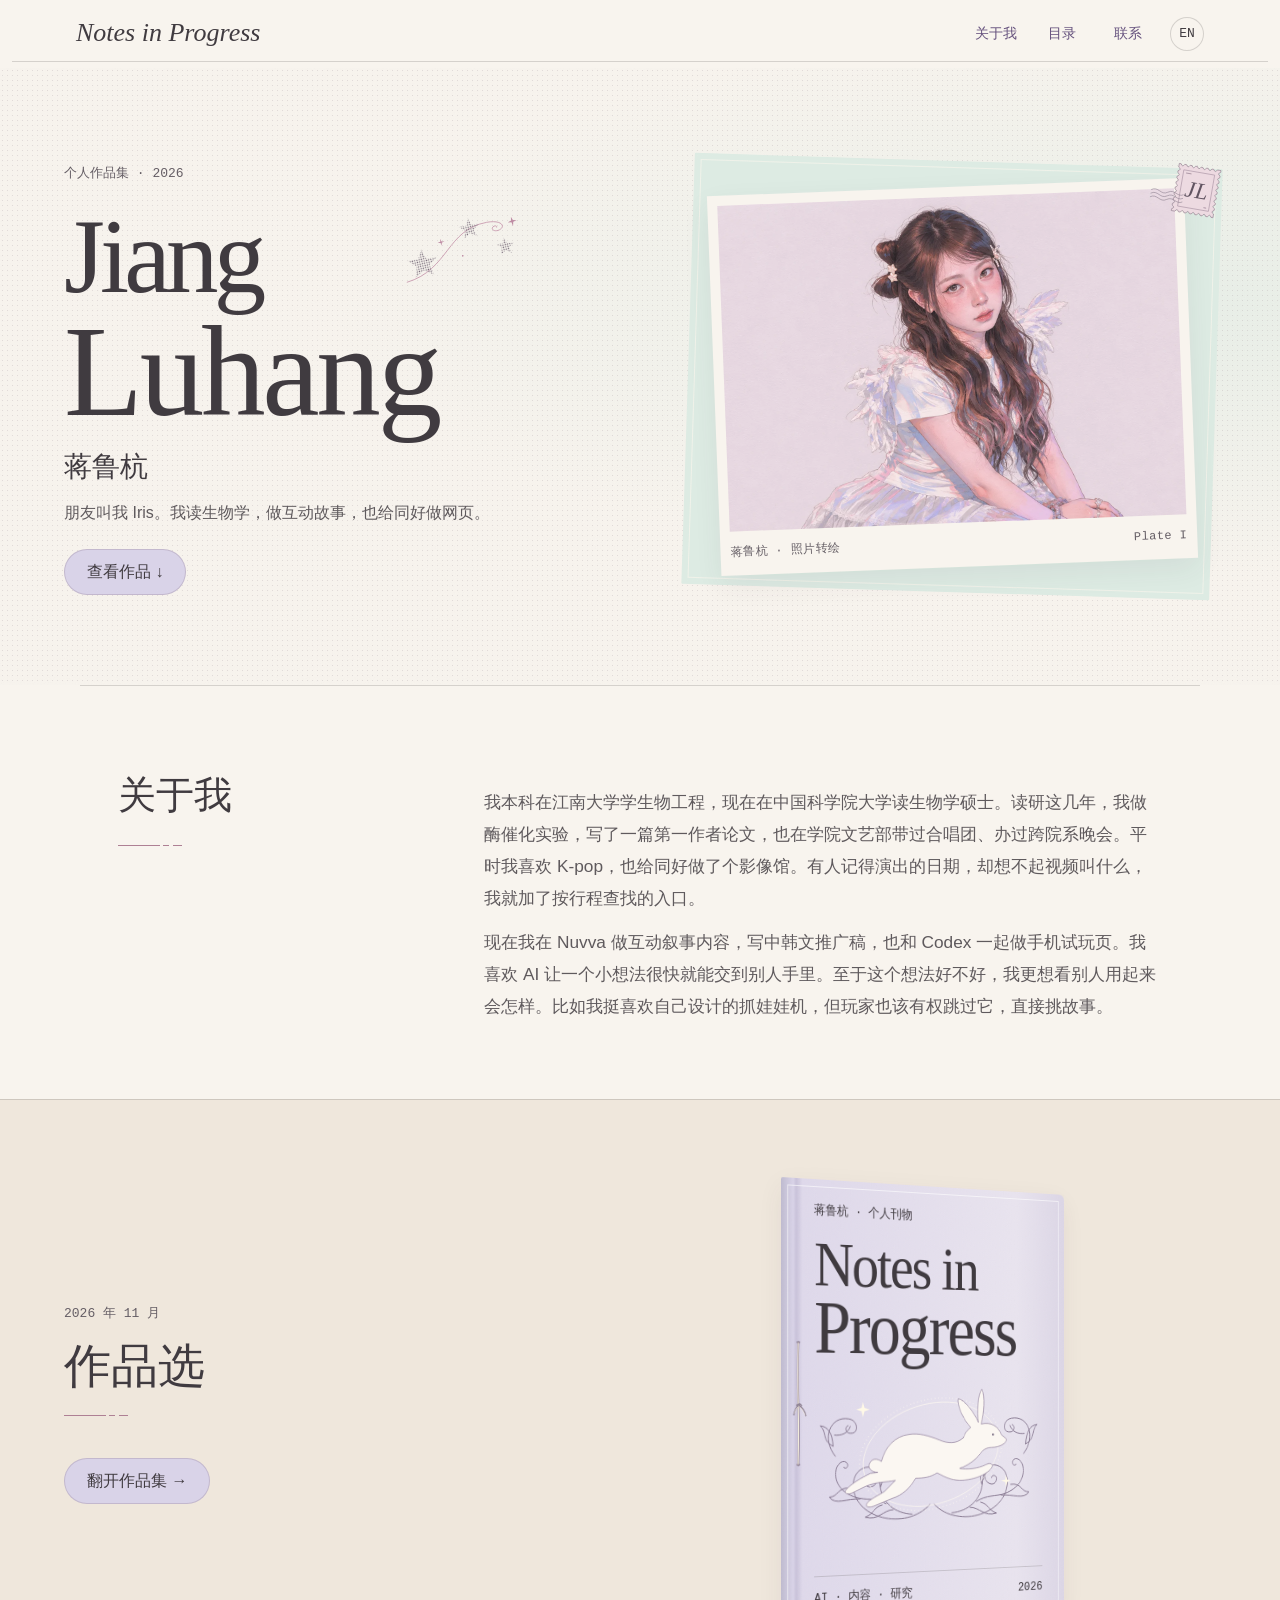
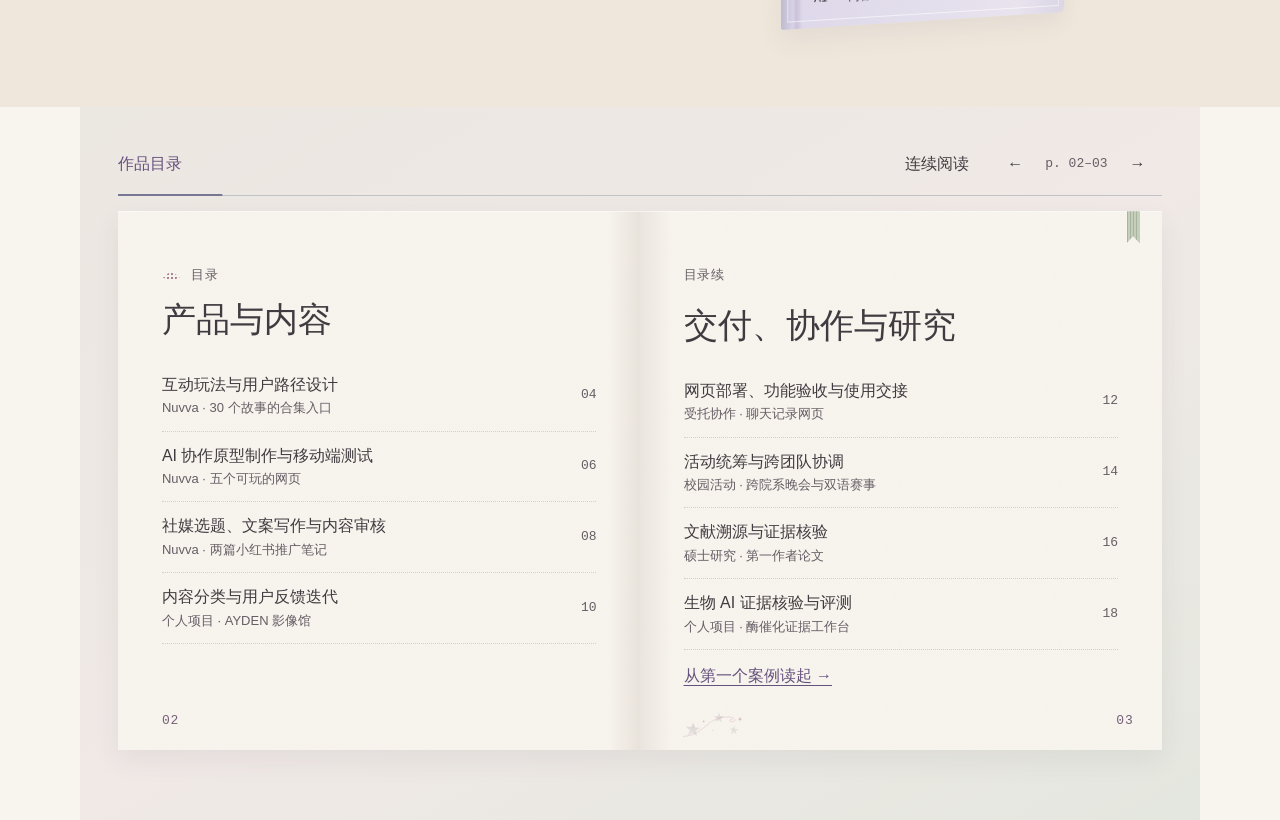
==== commit 619ab995: "Add bilingual enzyme evidence workbench case study" ====
--- a/index.html
+++ b/index.html
@@ -1,18 +1,19 @@
-<!doctype html><html lang="zh-CN"><meta charset="UTF-8"><meta name="viewport" content="width=device-width,initial-scale=1"><title>Notes in Progress · 蒋鲁杭的作品集</title><link rel="stylesheet" href="reader.css"><link rel="stylesheet" href="stationery.css"><script defer src="language.js"></script><script defer src="reader.js"></script><body><header class="mast"><a href="#top" class="wordmark" lang="en">Notes in Progress</a><nav aria-label="主导航"><a href="#about">关于我</a><a href="#contents">目录</a><a href="#contact">联系</a></nav><button type="button" id="locale" lang="en" aria-label="Switch to English">EN</button></header>
-<main class="publication" id="top"><section class="hero"><div class="author"><span class="running">个人作品集 · 2026</span><h1 lang="en"><span><b>Jiang</b></span><span><i>Luhang</i></span></h1><h2>蒋鲁杭</h2><p>朋友叫我 Iris。我读生物学，做互动故事，也给同好做网页。</p><div class="actions"><a class="action primary" href="#cover">查看作品 ↓</a></div></div>
-<div class="frontispiece"><div class="mount"><img class="portrait" src="plates/iris-portrait.webp" width="1672" height="941" fetchpriority="high" alt="蒋鲁杭的照片转绘肖像，长发别着星形发夹，穿白色羽饰裙回望镜头"><div class="photo-credit"><span>蒋鲁杭 · 照片转绘</span><span lang="en">Plate I</span></div></div><span class="stamp" aria-hidden="true">JL</span></div></section>
-<section id="about" class="about"><h2 id="method">关于我</h2><div><p>我本科在江南大学学生物工程，现在在中国科学院大学读生物学硕士。读研这几年，我做酶催化实验，写了一篇第一作者论文，也在学院文艺部带过合唱团、办过跨院系晚会。平时我喜欢 K-pop，也给同好做了个影像馆。有人记得演出的日期，却想不起视频叫什么，我就加了按行程查找的入口。</p><p>现在我在 Nuvva 做互动叙事内容，写中韩文推广稿，也和 Codex 一起做手机试玩页。我喜欢 AI 让一个小想法很快就能交到别人手里。至于这个想法好不好，我更想看别人用起来会怎样。比如我挺喜欢自己设计的抓娃娃机，但玩家也该有权跳过它，直接挑故事。</p></div></section>
-<section id="cover" class="cover-stage"><div class="cover-caption"><div class="running">2026 年 11 月</div><h2>作品选</h2><a class="action primary" href="#contents">翻开作品集 →</a></div><a class="binding" href="#contents" aria-label="从封面打开目录"><span class="running">蒋鲁杭 · 个人刊物</span><span lang="en" class="bookname">Notes in<br><i>Progress</i></span><span class="lace" aria-hidden="true"></span><span class="coverfoot">AI · 内容 · 研究 <span>2026</span></span></a></section>
-<section class="reader" id="reader" aria-label="作品阅读器"><div class="readerbar"><a href="#contents">作品目录</a><div class="controls"><button id="mode" aria-pressed="false">连续阅读</button><button id="prev" aria-label="上一跨页">←</button><span id="pagecount" aria-live="polite"></span><button id="next" aria-label="下一跨页">→</button></div></div><div class="book">
-<article class="spread" id="contents" tabindex="-1" data-pages="02–03" aria-label="作品目录"><div class="sheet recto"><div class="running">目录</div><h2>产品与内容</h2><div class="toc"><a class="tocline" href="#content"><span>互动玩法与用户路径设计<small>Nuvva · 30 个故事的合集入口</small></span><span class="folio">04</span></a><a class="tocline" href="#webworks"><span>AI 协作原型制作与移动端测试<small>Nuvva · 五个可玩的网页</small></span><span class="folio">06</span></a><a class="tocline" href="#social"><span>社媒选题、文案写作与内容审核<small>Nuvva · 两篇小红书推广笔记</small></span><span class="folio">08</span></a><a class="tocline" href="#revision"><span>内容分类与用户反馈迭代<small>个人项目 · AYDEN 影像馆</small></span><span class="folio">10</span></a></div><small class="foot">02</small></div><div class="sheet verso"><div class="running">目录续</div><h2>交付、协作与研究</h2><div class="toc"><a class="tocline" href="#delivery"><span>网页部署、功能验收与使用交接<small>受托协作 · 聊天记录网页</small></span><span class="folio">12</span></a><a class="tocline" href="#campus"><span>活动统筹与跨团队协调<small>校园活动 · 跨院系晚会与双语赛事</small></span><span class="folio">14</span></a><a class="tocline" href="#research"><span>文献溯源与证据核验<small>硕士研究 · 第一作者论文</small></span><span class="folio">16</span></a></div><a href="#content">从第一个案例读起 →</a><small class="foot">03</small></div></article>
-
-<article class="spread" id="content" tabindex="-1" data-pages="04–05" aria-label="互动玩法与用户路径设计"><div class="sheet recto"><div class="running">Nuvva 远程兼职 · 内容策划与 AI 协作制作</div><h2>互动玩法与用户路径设计</h2><p>我给一个有 30 个故事的合集设计了抓娃娃入口。有人享受随机抓到一个故事的惊喜，也有人已经知道自己想看谁。最初两种人都得先玩一局，我给第二种人留了一个按钮。</p><blockquote>直接逛30个世界 ↗</blockquote><p>我定玩法、写按钮上的话，用 Codex 协作实现页面，再拿手机把两条路都走一遍。抓到故事的人能进，跳过去的人也能进，这个入口才算做完。</p><a href="plates/demo/index.html" target="_blank" rel="noopener">试玩这两个入口 ↗</a><div class="related"><a href="#webworks">看另外五个网页 →</a><a href="#social">读小红书笔记 →</a></div><small class="foot">04</small></div><div class="sheet verso"><div class="running">试玩画面</div><div class="phone-pair"><figure class="plate"><button class="enlarge" type="button" aria-label="放大：抓娃娃玩法界面" data-full="plates/claw.webp"><img src="plates/claw-detail.webp" loading="lazy" alt="抓娃娃玩法界面"></button><figcaption>抓一个故事</figcaption></figure><figure class="plate"><button class="enlarge" type="button" aria-label="放大：30 个世界的合集目录"><img src="plates/catalog.webp" loading="lazy" alt="30 个世界的合集目录"></button><figcaption>直接选故事</figcaption></figure></div><small class="foot">05</small></div></article>
-<article class="spread" id="webworks" tabindex="-1" data-pages="06–07" aria-label="AI 协作原型制作与移动端测试"><div class="sheet recto"><div class="running">Nuvva · 网页选集</div><h2>AI 协作原型制作与移动端测试</h2><p>做这五个网页时，我先定玩家打开后的第一个动作。咖啡馆里先挑客人，深夜来信先看未读消息。入口文案和玩法由我来写，页面用 Codex 协作制作。我逐个点按钮、走剧情分支，检查手机上的显示，改完再试。</p><div class="shelf twin"><figure class="plate exhibit "><button type="button" class="enlarge" aria-label="放大深夜来信页面"><img src="plates/after-hours.webp" loading="lazy" width="430" height="820" alt="深夜来信的手机页面"></button><figcaption><a href="https://share.htmlput.com/p/y2mzasatp1" target="_blank" rel="noopener noreferrer">深夜来信 ↗</a><span>从六条未读消息开始。</span></figcaption></figure><figure class="plate exhibit "><button type="button" class="enlarge" aria-label="放大限定咖啡馆页面"><img src="plates/cafe.webp" loading="lazy" width="430" height="820" alt="限定咖啡馆的手机页面"></button><figcaption><a href="https://share.htmlput.com/p/jmmz5juvmf" target="_blank" rel="noopener noreferrer">限定咖啡馆 ↗</a><span>先挑一位客人，再为他做甜品。</span></figcaption></figure></div><small class="foot">06</small></div><div class="sheet verso"><div class="shelf trio"><figure class="plate exhibit wide"><button type="button" class="enlarge" aria-label="放大大队运动会页面"><img src="plates/sports.webp" loading="lazy" width="430" height="820" alt="大队运动会的手机页面"></button><figcaption><a href="https://share.htmlput.com/p/tbf6sw3pkt" target="_blank" rel="noopener noreferrer">大队运动会 ↗</a><span>四个分队共用一个报名处，先抽双人搭档。</span></figcaption></figure><figure class="plate exhibit "><button type="button" class="enlarge" aria-label="放大今夜讯号页面"><img src="plates/signal.webp" loading="lazy" width="430" height="820" alt="今夜讯号的手机页面"></button><figcaption><a href="https://share.htmlput.com/p/he5zf6oecl" target="_blank" rel="noopener noreferrer">今夜讯号 ↗</a><span>失眠游戏旁也留了直达合集的入口。</span></figcaption></figure><figure class="plate exhibit "><button type="button" class="enlarge" aria-label="放大合集巡演页面"><img src="plates/tour.webp" loading="lazy" width="430" height="820" alt="合集巡演的手机页面"></button><figcaption><a href="https://share.htmlput.com/p/yng0wkprjr" target="_blank" rel="noopener noreferrer">合集巡演 ↗</a><span>用一张通行证串起 20 个故事。</span></figcaption></figure></div><small class="foot">07</small></div></article>
-<article class="spread" id="social" tabindex="-1" data-pages="08–09" aria-label="社媒选题、文案写作与内容审核"><div class="sheet recto"><div class="running">小红书 · 推广笔记</div><h2>社媒选题、文案写作与内容审核</h2><p class="byline">《花光他的资产后，我进了下个世界》 · momomo</p><p>我在 Nuvva 做选题、写中韩文推广稿，累计交付了 100 多条文案。这篇从一个玩家能马上做的决定写起，把五个角色的账户交给你。接下来可以挑一个人先花，也可以一分不动，等他先来问。花完额度才能进入下个世界，标题里的两件事就这样接上了。</p><dl class="post-metrics"><div><dt>点赞</dt><dd>2.4万</dd></div><div><dt>收藏</dt><dd>9,242</dd></div><div><dt>评论</dt><dd>5,850</dd></div></dl><small class="observed">原帖公开数据 · 2026.11.26</small><a href="https://www.xiaohongshu.com/discovery/item/6abce3130000000014002aef?source=webshare&amp;xhsshare=pc_web&amp;xsec_token=CBmmYITsd6TpiCH2JpjsBs07NB6vdSRPY2VSYFDwBbzrw=&amp;xsec_source=pc_share" target="_blank" rel="noopener noreferrer">看原帖 ↗</a><small class="foot">08</small></div><div class="sheet verso"><div class="running">小红书 · 推广笔记</div><h2>把故事写成玩家能做的选择</h2><p class="byline">《怨夫来信，这次等你先开口》 · 内向双眼皮</p><p>这次从停车场的一把伞写起。他还留着围巾，却不说想复合。读者可以接伞追问，也可以自己走进雨里。四个选项把这次重逢留给玩家决定。交稿前，我会对着实际玩法检查，尤其留意 AI 草稿有没有替角色编经历，或许下游戏里兑现不了的承诺。</p><dl class="post-metrics"><div><dt>点赞</dt><dd>2,741</dd></div><div><dt>收藏</dt><dd>958</dd></div><div><dt>评论</dt><dd>730</dd></div></dl><small class="observed">原帖公开数据 · 2026.11.26</small><a href="https://www.xiaohongshu.com/discovery/item/6ad22dc8000000001b02ee24?source=webshare&amp;xhsshare=pc_web&amp;xsec_token=CBpUC_uhtIDjcLa19GCwqVDrUhK7E8e4iN_8qXLWXUf_I=&amp;xsec_source=pc_share" target="_blank" rel="noopener noreferrer">看原帖 ↗</a><small class="foot">09</small></div></article>
-<article class="spread" id="revision" tabindex="-1" data-pages="10–11" aria-label="内容分类与用户反馈迭代"><div class="sheet recto"><div class="running">个人网页 · 内容整理与维护</div><h2>内容分类与用户反馈迭代</h2><p>影像馆最早的几个栏目里，「LTB 时期」是按时间分的，「challenge」是按内容分的。有些视频两边都说得通，连我自己收录时也会犹豫。</p><p>这是我给同好做的个人项目，收录什么、放在哪一栏，都得自己定。我重新整理了分类。后来有人提议加行程检索和留言区，我把两个功能都加了进去。现在记得某场活动的人，可以直接沿着行程找。</p><a href="https://ayden-thalassa-gallery.netlify.app/" target="_blank" rel="noopener">打开影像馆 ↗</a><small class="foot">10</small></div><div class="sheet verso"><div class="running">AYDEN 影像馆 · 首页实景</div><figure class="plate gallery-home"><button class="enlarge" type="button" aria-label="放大影像馆桌面首页截图"><img src="plates/ayden-home.png" width="1440" height="900" loading="lazy" alt="AYDEN 影像馆桌面首页，右侧是人物照片，左侧有「3分钟入坑」和「直接找物料」两个入口，顶栏可查看行程"></button><figcaption>第一次来的读者可以从「3分钟入坑」开始，已经知道想找什么的人可以直接查物料。</figcaption></figure><small class="foot">11</small></div></article>
-<article class="spread" id="delivery" tabindex="-1" data-pages="12–13" aria-label="网页部署、功能验收与使用交接"><div class="sheet recto"><div class="running">帮朋友部署 · Netlify</div><h2>网页部署、功能验收与使用交接</h2><p>朋友用 Codex 写好了聊天记录网页，可一直只能在自己电脑上看。我接手的是上线和交接，让她换台设备也能登录、导入记录，之后还能自己管理。</p><p>我用 AI 帮忙改源码配置和运行命令，填好环境变量、连上数据库，把网页部署到 Netlify。用户从手机锁屏样式的首页进入，朋友另外使用管理入口。</p><figure class="plate exhibit seita"><button type="button" class="enlarge" aria-label="放大打开聊天记录网页页面"><img src="plates/seita.webp" loading="lazy" width="430" height="820" alt="打开聊天记录网页的手机页面"></button><figcaption><a href="https://seita-record.netlify.app" target="_blank" rel="noopener noreferrer">打开聊天记录网页 ↗</a><span>部署后的公开首页，截图只保留锁屏。</span></figcaption></figure><small class="foot">12</small></div><div class="sheet verso"><div class="running">交付前的检查</div><h3>换一台设备，再试一次</h3><dl class="handoff"><dt>我先试</dt><dd>上线后发现图片丢了，有的交互效果也消失了。这些都是我打开页面自己操作时发现的。</dd><dt>朋友再试</dt><dd>用另一台设备登录，导入一份记录，保存后刷新，再看记录还在不在。</dd><dt>交接</dt><dd>把后台入口和常见问题的处理方法告诉朋友，后续遇到问题可以直接找我。</dd></dl><small class="foot">13</small></div></article>
-<article class="spread" id="campus" tabindex="-1" data-pages="14–15" aria-label="活动统筹与跨团队协调"><div class="sheet recto"><div class="running">国科大生命科学学院学生会 · 文艺部部长</div><h2>活动统筹与跨团队协调</h2><p>办离湖晚会和跨院系迎新晚会时，我要和六个以上研究所、学院的负责人对节目和场地。我把倒计时排期和执行手册发给各方。到了现场，谁还在候场、哪个节目超时，由我在总控位置协调。</p><p>我也组建过合唱团和话剧团，和大家一起排练了约两个月。团队拿到了校级「一二·九」合唱展演和「五月的鲜花」文艺汇演两项一等奖。</p><figure class="plate"><button class="enlarge" type="button" aria-label="放大：一二·九合唱展演后的团队合影"><img src="plates/arts-dept.webp" loading="lazy" alt="一二·九合唱展演后的团队合影"></button><figcaption>「一二·九」合唱展演后，我们一起拍的合影。</figcaption></figure><small class="foot">14</small></div><div class="sheet verso"><div class="running">第三届合成生物学创新赛 · 分赛道主持</div><h2>双语主持与现场调度</h2><p>上台前三天，我先把答辩、评委提问和换场顺序理清，自己写中英文主持手卡。正式比赛时，我负责二十多支高校队伍的答辩衔接。遇到提问超时或临时换投屏，要先跟评委和工作人员对齐，再告诉下一队什么时候上台。</p><figure class="plate"><button class="enlarge" type="button" aria-label="放大：合成生物学创新赛分赛道现场主持"><img src="plates/synbio-stage.webp" loading="lazy" alt="合成生物学创新赛分赛道现场主持"></button><figcaption>比赛现场，和搭档一起主持。</figcaption></figure><small class="foot">15</small></div></article>
-<article class="spread" id="research" tabindex="-1" data-pages="16–17" aria-label="文献溯源与证据核验"><div class="sheet recto"><div class="running">生物学硕士研究 · 独立第一作者</div><h2>文献溯源与证据核验</h2><p>读研时，我做酶催化实验，也以第一作者发表了论文。用 AI 找资料时，我遇到过一个很具体的问题：问的是某个方法最早出自哪里，找到的却是一篇后来用过它的文章。我会沿着引用找到原文，再看它的实验条件和结果能支持什么结论。</p><small class="foot">16</small></div><div class="sheet verso"><div class="running">论文材料</div><figure class="plate"><button class="enlarge" type="button" aria-label="放大：论文的 SCIE 检索报告"><img src="plates/research.webp" loading="lazy" alt="论文的 SCIE 检索报告"></button><figcaption>第一作者论文的收录记录。</figcaption></figure><a href="https://doi.org/10.1002/ejoc.70614" target="_blank" rel="noopener">读论文 · European Journal of Organic Chemistry ↗</a><small class="foot">17</small></div></article>
-<article class="spread" id="contact" tabindex="-1" data-pages="18" aria-label="联系"><div class="sheet recto"><div class="running">刊末 <span aria-hidden="true">::</span></div><h2>联系我</h2><p>我在找 AI 产品或内容运营的工作，深圳线下、远程都可以。有合适的机会，或者想聊聊这里的项目，欢迎给我发邮件。</p><p class="signature">蒋鲁杭</p><small class="foot">18</small></div><div class="sheet verso"><div class="running postal-heading"><span class="stamp" aria-hidden="true">JL</span></div><h3>邮箱</h3><a class="email" href="mailto:jklmnopq1208@126.com">jklmnopq1208@126.com</a><div class="actions"><button id="copy" class="action">复制邮箱</button></div><p id="copied" role="status"></p><a href="#contents">返回作品目录 ↑</a><small class="foot">Fin.</small></div></article></div><nav class="endnav" aria-label="读完本页"><button data-step="-1">← 上一页</button><a href="#contents">目录</a><button data-step="1">下一页 →</button></nav></section></main>
-<dialog id="zoom"><button class="action" autofocus>关闭图片 ×</button><img alt=""><p></p></dialog>
-</body></html>
+<!doctype html><html lang="zh-CN"><meta charset="UTF-8"><meta name="viewport" content="width=device-width,initial-scale=1"><title>Notes in Progress · 蒋鲁杭的作品集</title><link rel="stylesheet" href="reader.css"><link rel="stylesheet" href="stationery.css"><script defer src="language.js"></script><script defer src="reader.js"></script><body><header class="mast"><a href="#top" class="wordmark" lang="en">Notes in Progress</a><nav aria-label="主导航"><a href="#about">关于我</a><a href="#contents">目录</a><a href="#contact">联系</a></nav><button type="button" id="locale" lang="en" aria-label="Switch to English">EN</button></header>
+<main class="publication" id="top"><section class="hero"><div class="author"><span class="running">个人作品集 · 2026</span><h1 lang="en"><span><b>Jiang</b></span><span><i>Luhang</i></span></h1><h2>蒋鲁杭</h2><p>朋友叫我 Iris。我读生物学，做互动故事，也给同好做网页。</p><div class="actions"><a class="action primary" href="#cover">查看作品 ↓</a></div></div>
+<div class="frontispiece"><div class="mount"><img class="portrait" src="plates/iris-portrait.webp" width="1672" height="941" fetchpriority="high" alt="蒋鲁杭的照片转绘肖像，长发别着星形发夹，穿白色羽饰裙回望镜头"><div class="photo-credit"><span>蒋鲁杭 · 照片转绘</span><span lang="en">Plate I</span></div></div><span class="stamp" aria-hidden="true">JL</span></div></section>
+<section id="about" class="about"><h2 id="method">关于我</h2><div><p>我本科在江南大学学生物工程，现在在中国科学院大学读生物学硕士。读研这几年，我做酶催化实验，写了一篇第一作者论文，也在学院文艺部带过合唱团、办过跨院系晚会。平时我喜欢 K-pop，也给同好做了个影像馆。有人记得演出的日期，却想不起视频叫什么，我就加了按行程查找的入口。</p><p>现在我在 Nuvva 做互动叙事内容，写中韩文推广稿，也和 Codex 一起做手机试玩页。我喜欢 AI 让一个小想法很快就能交到别人手里。至于这个想法好不好，我更想看别人用起来会怎样。比如我挺喜欢自己设计的抓娃娃机，但玩家也该有权跳过它，直接挑故事。</p></div></section>
+<section id="cover" class="cover-stage"><div class="cover-caption"><div class="running">2026 年 11 月</div><h2>作品选</h2><a class="action primary" href="#contents">翻开作品集 →</a></div><a class="binding" href="#contents" aria-label="从封面打开目录"><span class="running">蒋鲁杭 · 个人刊物</span><span lang="en" class="bookname">Notes in<br><i>Progress</i></span><span class="lace" aria-hidden="true"></span><span class="coverfoot">AI · 内容 · 研究 <span>2026</span></span></a></section>
+<section class="reader" id="reader" aria-label="作品阅读器"><div class="readerbar"><a href="#contents">作品目录</a><div class="controls"><button id="mode" aria-pressed="false">连续阅读</button><button id="prev" aria-label="上一跨页">←</button><span id="pagecount" aria-live="polite"></span><button id="next" aria-label="下一跨页">→</button></div></div><div class="book">
+<article class="spread" id="contents" tabindex="-1" data-pages="02–03" aria-label="作品目录"><div class="sheet recto"><div class="running">目录</div><h2>产品与内容</h2><div class="toc"><a class="tocline" href="#content"><span>互动玩法与用户路径设计<small>Nuvva · 30 个故事的合集入口</small></span><span class="folio">04</span></a><a class="tocline" href="#webworks"><span>AI 协作原型制作与移动端测试<small>Nuvva · 五个可玩的网页</small></span><span class="folio">06</span></a><a class="tocline" href="#social"><span>社媒选题、文案写作与内容审核<small>Nuvva · 两篇小红书推广笔记</small></span><span class="folio">08</span></a><a class="tocline" href="#revision"><span>内容分类与用户反馈迭代<small>个人项目 · AYDEN 影像馆</small></span><span class="folio">10</span></a></div><small class="foot">02</small></div><div class="sheet verso"><div class="running">目录续</div><h2>交付、协作与研究</h2><div class="toc"><a class="tocline" href="#delivery"><span>网页部署、功能验收与使用交接<small>受托协作 · 聊天记录网页</small></span><span class="folio">12</span></a><a class="tocline" href="#campus"><span>活动统筹与跨团队协调<small>校园活动 · 跨院系晚会与双语赛事</small></span><span class="folio">14</span></a><a class="tocline" href="#research"><span>文献溯源与证据核验<small>硕士研究 · 第一作者论文</small></span><span class="folio">16</span></a><a class="tocline" href="#bioai"><span>生物 AI 证据核验与评测<small>个人项目 · 酶催化证据工作台</small></span><span class="folio">18</span></a></div><a href="#content">从第一个案例读起 →</a><small class="foot">03</small></div></article>
+
+<article class="spread" id="content" tabindex="-1" data-pages="04–05" aria-label="互动玩法与用户路径设计"><div class="sheet recto"><div class="running">Nuvva 远程兼职 · 内容策划与 AI 协作制作</div><h2>互动玩法与用户路径设计</h2><p>我给一个有 30 个故事的合集设计了抓娃娃入口。有人享受随机抓到一个故事的惊喜，也有人已经知道自己想看谁。最初两种人都得先玩一局，我给第二种人留了一个按钮。</p><blockquote>直接逛30个世界 ↗</blockquote><p>我定玩法、写按钮上的话，用 Codex 协作实现页面，再拿手机把两条路都走一遍。抓到故事的人能进，跳过去的人也能进，这个入口才算做完。</p><a href="plates/demo/index.html" target="_blank" rel="noopener">试玩这两个入口 ↗</a><div class="related"><a href="#webworks">看另外五个网页 →</a><a href="#social">读小红书笔记 →</a></div><small class="foot">04</small></div><div class="sheet verso"><div class="running">试玩画面</div><div class="phone-pair"><figure class="plate"><button class="enlarge" type="button" aria-label="放大：抓娃娃玩法界面" data-full="plates/claw.webp"><img src="plates/claw-detail.webp" loading="lazy" alt="抓娃娃玩法界面"></button><figcaption>抓一个故事</figcaption></figure><figure class="plate"><button class="enlarge" type="button" aria-label="放大：30 个世界的合集目录"><img src="plates/catalog.webp" loading="lazy" alt="30 个世界的合集目录"></button><figcaption>直接选故事</figcaption></figure></div><small class="foot">05</small></div></article>
+<article class="spread" id="webworks" tabindex="-1" data-pages="06–07" aria-label="AI 协作原型制作与移动端测试"><div class="sheet recto"><div class="running">Nuvva · 网页选集</div><h2>AI 协作原型制作与移动端测试</h2><p>做这五个网页时，我先定玩家打开后的第一个动作。咖啡馆里先挑客人，深夜来信先看未读消息。入口文案和玩法由我来写，页面用 Codex 协作制作。我逐个点按钮、走剧情分支，检查手机上的显示，改完再试。</p><div class="shelf twin"><figure class="plate exhibit "><button type="button" class="enlarge" aria-label="放大深夜来信页面"><img src="plates/after-hours.webp" loading="lazy" width="430" height="820" alt="深夜来信的手机页面"></button><figcaption><a href="https://share.htmlput.com/p/y2mzasatp1" target="_blank" rel="noopener noreferrer">深夜来信 ↗</a><span>从六条未读消息开始。</span></figcaption></figure><figure class="plate exhibit "><button type="button" class="enlarge" aria-label="放大限定咖啡馆页面"><img src="plates/cafe.webp" loading="lazy" width="430" height="820" alt="限定咖啡馆的手机页面"></button><figcaption><a href="https://share.htmlput.com/p/jmmz5juvmf" target="_blank" rel="noopener noreferrer">限定咖啡馆 ↗</a><span>先挑一位客人，再为他做甜品。</span></figcaption></figure></div><small class="foot">06</small></div><div class="sheet verso"><div class="shelf trio"><figure class="plate exhibit wide"><button type="button" class="enlarge" aria-label="放大大队运动会页面"><img src="plates/sports.webp" loading="lazy" width="430" height="820" alt="大队运动会的手机页面"></button><figcaption><a href="https://share.htmlput.com/p/tbf6sw3pkt" target="_blank" rel="noopener noreferrer">大队运动会 ↗</a><span>四个分队共用一个报名处，先抽双人搭档。</span></figcaption></figure><figure class="plate exhibit "><button type="button" class="enlarge" aria-label="放大今夜讯号页面"><img src="plates/signal.webp" loading="lazy" width="430" height="820" alt="今夜讯号的手机页面"></button><figcaption><a href="https://share.htmlput.com/p/he5zf6oecl" target="_blank" rel="noopener noreferrer">今夜讯号 ↗</a><span>失眠游戏旁也留了直达合集的入口。</span></figcaption></figure><figure class="plate exhibit "><button type="button" class="enlarge" aria-label="放大合集巡演页面"><img src="plates/tour.webp" loading="lazy" width="430" height="820" alt="合集巡演的手机页面"></button><figcaption><a href="https://share.htmlput.com/p/yng0wkprjr" target="_blank" rel="noopener noreferrer">合集巡演 ↗</a><span>用一张通行证串起 20 个故事。</span></figcaption></figure></div><small class="foot">07</small></div></article>
+<article class="spread" id="social" tabindex="-1" data-pages="08–09" aria-label="社媒选题、文案写作与内容审核"><div class="sheet recto"><div class="running">小红书 · 推广笔记</div><h2>社媒选题、文案写作与内容审核</h2><p class="byline">《花光他的资产后，我进了下个世界》 · momomo</p><p>我在 Nuvva 做选题、写中韩文推广稿，累计交付了 100 多条文案。这篇从一个玩家能马上做的决定写起，把五个角色的账户交给你。接下来可以挑一个人先花，也可以一分不动，等他先来问。花完额度才能进入下个世界，标题里的两件事就这样接上了。</p><dl class="post-metrics"><div><dt>点赞</dt><dd>2.4万</dd></div><div><dt>收藏</dt><dd>9,242</dd></div><div><dt>评论</dt><dd>5,850</dd></div></dl><small class="observed">原帖公开数据 · 2026.11.26</small><a href="https://www.xiaohongshu.com/discovery/item/6abce3130000000014002aef?source=webshare&amp;xhsshare=pc_web&amp;xsec_token=CBmmYITsd6TpiCH2JpjsBs07NB6vdSRPY2VSYFDwBbzrw=&amp;xsec_source=pc_share" target="_blank" rel="noopener noreferrer">看原帖 ↗</a><small class="foot">08</small></div><div class="sheet verso"><div class="running">小红书 · 推广笔记</div><h2>把故事写成玩家能做的选择</h2><p class="byline">《怨夫来信，这次等你先开口》 · 内向双眼皮</p><p>这次从停车场的一把伞写起。他还留着围巾，却不说想复合。读者可以接伞追问，也可以自己走进雨里。四个选项把这次重逢留给玩家决定。交稿前，我会对着实际玩法检查，尤其留意 AI 草稿有没有替角色编经历，或许下游戏里兑现不了的承诺。</p><dl class="post-metrics"><div><dt>点赞</dt><dd>2,741</dd></div><div><dt>收藏</dt><dd>958</dd></div><div><dt>评论</dt><dd>730</dd></div></dl><small class="observed">原帖公开数据 · 2026.11.26</small><a href="https://www.xiaohongshu.com/discovery/item/6ad22dc8000000001b02ee24?source=webshare&amp;xhsshare=pc_web&amp;xsec_token=CBpUC_uhtIDjcLa19GCwqVDrUhK7E8e4iN_8qXLWXUf_I=&amp;xsec_source=pc_share" target="_blank" rel="noopener noreferrer">看原帖 ↗</a><small class="foot">09</small></div></article>
+<article class="spread" id="revision" tabindex="-1" data-pages="10–11" aria-label="内容分类与用户反馈迭代"><div class="sheet recto"><div class="running">个人网页 · 内容整理与维护</div><h2>内容分类与用户反馈迭代</h2><p>影像馆最早的几个栏目里，「LTB 时期」是按时间分的，「challenge」是按内容分的。有些视频两边都说得通，连我自己收录时也会犹豫。</p><p>这是我给同好做的个人项目，收录什么、放在哪一栏，都得自己定。我重新整理了分类。后来有人提议加行程检索和留言区，我把两个功能都加了进去。现在记得某场活动的人，可以直接沿着行程找。</p><a href="https://ayden-thalassa-gallery.netlify.app/" target="_blank" rel="noopener">打开影像馆 ↗</a><small class="foot">10</small></div><div class="sheet verso"><div class="running">AYDEN 影像馆 · 首页实景</div><figure class="plate gallery-home"><button class="enlarge" type="button" aria-label="放大影像馆桌面首页截图"><img src="plates/ayden-home.png" width="1440" height="900" loading="lazy" alt="AYDEN 影像馆桌面首页，右侧是人物照片，左侧有「3分钟入坑」和「直接找物料」两个入口，顶栏可查看行程"></button><figcaption>第一次来的读者可以从「3分钟入坑」开始，已经知道想找什么的人可以直接查物料。</figcaption></figure><small class="foot">11</small></div></article>
+<article class="spread" id="delivery" tabindex="-1" data-pages="12–13" aria-label="网页部署、功能验收与使用交接"><div class="sheet recto"><div class="running">帮朋友部署 · Netlify</div><h2>网页部署、功能验收与使用交接</h2><p>朋友用 Codex 写好了聊天记录网页，可一直只能在自己电脑上看。我接手的是上线和交接，让她换台设备也能登录、导入记录，之后还能自己管理。</p><p>我用 AI 帮忙改源码配置和运行命令，填好环境变量、连上数据库，把网页部署到 Netlify。用户从手机锁屏样式的首页进入，朋友另外使用管理入口。</p><figure class="plate exhibit seita"><button type="button" class="enlarge" aria-label="放大打开聊天记录网页页面"><img src="plates/seita.webp" loading="lazy" width="430" height="820" alt="打开聊天记录网页的手机页面"></button><figcaption><a href="https://seita-record.netlify.app" target="_blank" rel="noopener noreferrer">打开聊天记录网页 ↗</a><span>部署后的公开首页，截图只保留锁屏。</span></figcaption></figure><small class="foot">12</small></div><div class="sheet verso"><div class="running">交付前的检查</div><h3>换一台设备，再试一次</h3><dl class="handoff"><dt>我先试</dt><dd>上线后发现图片丢了，有的交互效果也消失了。这些都是我打开页面自己操作时发现的。</dd><dt>朋友再试</dt><dd>用另一台设备登录，导入一份记录，保存后刷新，再看记录还在不在。</dd><dt>交接</dt><dd>把后台入口和常见问题的处理方法告诉朋友，后续遇到问题可以直接找我。</dd></dl><small class="foot">13</small></div></article>
+<article class="spread" id="campus" tabindex="-1" data-pages="14–15" aria-label="活动统筹与跨团队协调"><div class="sheet recto"><div class="running">国科大生命科学学院学生会 · 文艺部部长</div><h2>活动统筹与跨团队协调</h2><p>办离湖晚会和跨院系迎新晚会时，我要和六个以上研究所、学院的负责人对节目和场地。我把倒计时排期和执行手册发给各方。到了现场，谁还在候场、哪个节目超时，由我在总控位置协调。</p><p>我也组建过合唱团和话剧团，和大家一起排练了约两个月。团队拿到了校级「一二·九」合唱展演和「五月的鲜花」文艺汇演两项一等奖。</p><figure class="plate"><button class="enlarge" type="button" aria-label="放大：一二·九合唱展演后的团队合影"><img src="plates/arts-dept.webp" loading="lazy" alt="一二·九合唱展演后的团队合影"></button><figcaption>「一二·九」合唱展演后，我们一起拍的合影。</figcaption></figure><small class="foot">14</small></div><div class="sheet verso"><div class="running">第三届合成生物学创新赛 · 分赛道主持</div><h2>双语主持与现场调度</h2><p>上台前三天，我先把答辩、评委提问和换场顺序理清，自己写中英文主持手卡。正式比赛时，我负责二十多支高校队伍的答辩衔接。遇到提问超时或临时换投屏，要先跟评委和工作人员对齐，再告诉下一队什么时候上台。</p><figure class="plate"><button class="enlarge" type="button" aria-label="放大：合成生物学创新赛分赛道现场主持"><img src="plates/synbio-stage.webp" loading="lazy" alt="合成生物学创新赛分赛道现场主持"></button><figcaption>比赛现场，和搭档一起主持。</figcaption></figure><small class="foot">15</small></div></article>
+<article class="spread" id="research" tabindex="-1" data-pages="16–17" aria-label="文献溯源与证据核验"><div class="sheet recto"><div class="running">生物学硕士研究 · 独立第一作者</div><h2>文献溯源与证据核验</h2><p>读研时，我做酶催化实验，也以第一作者发表了论文。用 AI 找资料时，我遇到过一个很具体的问题：问的是某个方法最早出自哪里，找到的却是一篇后来用过它的文章。我会沿着引用找到原文，再看它的实验条件和结果能支持什么结论。</p><small class="foot">16</small></div><div class="sheet verso"><div class="running">论文材料</div><figure class="plate"><button class="enlarge" type="button" aria-label="放大：论文的 SCIE 检索报告"><img src="plates/research.webp" loading="lazy" alt="论文的 SCIE 检索报告"></button><figcaption>第一作者论文的收录记录。</figcaption></figure><a href="https://doi.org/10.1002/ejoc.70614" target="_blank" rel="noopener">读论文 · European Journal of Organic Chemistry ↗</a><small class="foot">17</small></div></article>
+<article class="spread" id="bioai" tabindex="-1" data-pages="18–19" aria-label="生物 AI 证据核验与评测"><div class="sheet recto"><div class="running">个人项目 · CarH / B12 光酶催化</div><h2>生物 AI 证据核验与评测</h2><p>做酶催化研究时，我很在意一个数字是在什么条件下得到的。我把这个习惯做成了工作台：查文献摘记、比较实验条件、检查 AI 回答中的引用与数字，再记录人工判断。</p><p>比如 17.1% 到 67.9% 接近四倍，但优化条件下野生型与突变体是 36.7% 和 67.9%，约 1.85 倍。基线变了，不能把所有改善都算到突变上。</p><p>项目在 Codex 协助下完成，包含词法检索、显式规则检查、回答指纹与 JSON 导出。可在浏览器体验，也能本地接入兼容模型接口。</p><div class="related"><a href="https://janerberis.github.io/enzyme-evidence-workbench/" target="_blank" rel="noopener">打开工作台 ↗</a><a href="https://github.com/Janerberis/enzyme-evidence-workbench" target="_blank" rel="noopener">查看 GitHub 源码 ↗</a></div><small class="foot">18</small></div><div class="sheet verso"><div class="running">工作台 · 实际运行画面</div><figure class="plate enzyme-preview"><button type="button" class="enlarge" aria-label="放大酶证据工作台运行截图"><img src="plates/enzyme-workbench.png" loading="lazy" width="1440" height="1040" alt="酶证据工作台桌面截图：左侧选择任务，中间核验回答，右侧查看带定位的文献摘记"></button><figcaption>同一个回答里，引用存在、数字正确，也可能伴随不成立的推论。</figcaption></figure><p class="enzyme-scope">4 篇原始研究 · 12 条摘记 · 20 个教学任务。参考标注待我逐条复核；构造样例不当作模型实测。</p><a href="https://github.com/Janerberis/enzyme-evidence-workbench/blob/main/docs/code-guide.md" target="_blank" rel="noopener">代码原理与演示说明 ↗</a><small class="foot">19</small></div></article>
+<article class="spread" id="contact" tabindex="-1" data-pages="20" aria-label="联系"><div class="sheet recto"><div class="running">刊末 <span aria-hidden="true">::</span></div><h2>联系我</h2><p>我在找 AI 产品、评测或内容运营相关的实习与工作，也关注 AI 与生物交叉的机会。base 江浙沪或深圳，可远程。有合适的机会，或者想聊聊这里的项目，欢迎给我发邮件。</p><p class="signature">蒋鲁杭</p><small class="foot">20</small></div><div class="sheet verso"><div class="running postal-heading"><span class="stamp" aria-hidden="true">JL</span></div><h3>邮箱</h3><a class="email" href="mailto:jklmnopq1208@126.com">jklmnopq1208@126.com</a><div class="actions"><button id="copy" class="action">复制邮箱</button></div><p id="copied" role="status"></p><a href="#contents">返回作品目录 ↑</a><small class="foot">Fin.</small></div></article></div><nav class="endnav" aria-label="读完本页"><button data-step="-1">← 上一页</button><a href="#contents">目录</a><button data-step="1">下一页 →</button></nav></section></main>
+<dialog id="zoom"><button class="action" autofocus>关闭图片 ×</button><img alt=""><p></p></dialog>
+</body></html>
--- a/stationery.css
+++ b/stationery.css
@@ -1,177 +1,180 @@
-/* Paper, ink and two printed spot colours. */
-:root {
-  --script: "Edwardian Script ITC", "Snell Roundhand", "Bickham Script Pro", "Palatino Linotype", Georgia, serif;
-  --ease-out: cubic-bezier(.16,1,.3,1);
-}
-.mast {
-  position: sticky;
-  top: 6px;
-  z-index: 6;
-  width: calc(100% - 24px);
-  min-height: 56px;
-  background: var(--paper);
-  transition: width .5s cubic-bezier(.4,0,.2,1), padding .5s, border-radius .5s, box-shadow .5s;
-}
-.mast.compact {
-  width: min(calc(100% - 16px), 615px);
-  padding-inline: 20px 8px;
-  border-radius: 30px;
-  box-shadow: 0 3px 18px #433a5214;
-  background: var(--paper);
-}
-.mast nav {
-  display: grid;
-  grid-template-columns: repeat(3,1fr);
-  gap: 0;
-  position: relative;
-  isolation: isolate;
-}
-.mast nav::before {
-  content: "";
-  position: absolute;
-  z-index: -1;
-  left: 0;
-  top: 5px;
-  bottom: 5px;
-  width: 33.3333%;
-  border-radius: 24px;
-  background: var(--ink);
-  opacity: 0;
-  transform: translateX(calc(var(--section,0) * 100%));
-  transition: transform .4s var(--ease-out), opacity .2s;
-}
-.mast nav[data-active]::before {opacity: 1}
-.mast nav a {padding-inline: 12px; font-size: 14px; white-space: nowrap}
-.mast nav a[aria-current] {color: #fff}
-.mast .wordmark {white-space: nowrap}
-.mast nav {margin-left: auto}
-#locale {
-  margin-left: 9px; flex: none;
-  width: 34px; height: 34px; padding: 0;
-  display: grid; place-items: center;
-  background: var(--paper); border: 1px solid var(--rule); border-radius: 50%;
-  font: 13px/1 var(--mono);
-}
-#locale:is(:hover,:focus-visible) {background: var(--iris)}
-:lang(en) .sheet h2 {overflow-wrap: normal; hyphens: auto}
-.about,.cover-stage,.reader,.spread {scroll-margin-top: 75px}
-.hero {
-  margin-top: 12px !important;
-
-  overflow: clip;
-}
-.hero::before {
-  content: ""; position: absolute; inset: 0; z-index: -1; pointer-events: none;
-  background: radial-gradient(#aa9ba247 .65px,transparent .9px) 0 0/5px 5px;
-}
-.author {position: relative; z-index: 1}
-.author h1 {width: max-content; max-width: 100%; margin: 22px 0 13px}
-.author h1 span {display: block; overflow: clip; padding: .06em .18em .14em 0; margin: -.06em -.18em -.14em 0}
-.author h1 b {display: block; font-weight: 400}
-.author h1 i {display: block; color: var(--ink); font: 400 1.23em/.95 var(--script); letter-spacing: -.025em}
-.author::after {
-  content: "";
-  pointer-events: none;
-  position: absolute;
-  top: 14%; left: min(60%,345px);
-  width: clamp(58px,10vw,145px);
-  aspect-ratio: 210/94;
-  background: url("plates/star-trail.svg") center/contain no-repeat;
-  transform: rotate(-13deg);
-}
-.frontispiece {
-  border-radius: 1px;
-  transform: rotate(1.8deg);
-  outline: 1px solid #f8f6edb3;
-  outline-offset: -7px;
-}
-.frontispiece .mount {transform: rotate(-4deg)}
-.mount img.portrait {aspect-ratio: 1.4}
-.photo-credit {font-size: 12px; letter-spacing: .035em}
-.action.primary {background: var(--iris); border-color: #aa9bb17a; border-radius: 99px; padding-inline: 22px}
-.action.primary:is(:hover,:focus-visible) {background: var(--mint)}
-.about h2::after,.cover-caption h2::after {
-  content: "";
-  display: block;
-  width: 64px; height: 1px; margin-top: .42em;
-  background: linear-gradient(90deg,#ae8094 65%,transparent 65% 71%,#ae8094 71% 80%,transparent 80% 86%,#ae8094 86%);
-}
-.binding {
-  width: min(100%,340px);
-  padding: 22px 28px 19px 37px;
-  outline: 1px solid #fff9; outline-offset: -8px;
-  justify-content: flex-start;
-}
-.bookname {position: relative; margin-top: .25em; font-size: clamp(47px,4.9vw,70px); line-height: .92}
-.bookname i {font: 400 1.2em/.9 var(--script); color: var(--ink)}
-.binding .lace {
-  position: relative; inset: auto; width: 100%; height: auto; aspect-ratio: 320/195; margin: auto 0;
-  background-image: url("plates/woodcut.svg"); opacity: 1;
-  transition: transform .6s var(--ease-out);
-}
-.binding:is(:hover,:focus-visible) .lace {transform: translate(3px,-3px) rotate(-2deg)}
-.binding .coverfoot {margin-top: auto; color: var(--ink); border-color: var(--rule)}
-.readerbar {position: relative; padding-bottom: 8px; border-bottom: 1px solid #8893a573}
-.readerbar::after {
-  content: ""; position: absolute; bottom: -1px; left: 0; width: 100%; height: 2px;
-  background: #777693; transform: scaleX(var(--read,0)); transform-origin: left;
-  transition: transform .45s var(--ease-out);
-}
-.sheet .foot {color: #766079; letter-spacing: .07em}
-.sheet.verso::before {
-  content: ""; position: absolute; bottom: 10px; left: 8%;
-  width: 62px; height: 28px; background: url("plates/star-trail.svg") center/contain no-repeat;
-  opacity: .7; pointer-events: none;
-}
-.sheet > .running {letter-spacing: .06em}
-.sheet.recto > .running:first-child {
-  display: flex; align-items: center; gap: 10px;
-}
-.sheet.recto > .running:first-child::before {
-  content: "";
-  width: 19px; height: 9px; flex: none;
-  background: radial-gradient(circle,#ab7e91 1px,transparent 1.2px) 0 0/4px 4px;
-  clip-path: polygon(0 50%,45% 0,100% 50%,45% 100%);
-}
-.sheet.verso > .running:first-child:not(.postal-heading)::after {
-  content: "";
-  position: absolute;
-  top: 0; right: 22px; width: 13px; height: 32px;
-  background: repeating-linear-gradient(90deg,#a7b59f,#a7b59f 1px,#c4ceba 1px,#c4ceba 3px);
-  clip-path: polygon(0 0,100% 0,100% 100%,50% 78%,0 100%);
-}
-.handoff dt {border-color: #c6bec2; border-top-style: dotted}
-.tocline {border-bottom-style: dotted; padding-block: 13px}
-.tocline .folio {transition: transform .3s var(--ease-out), color .25s}
-.tocline:is(:hover,:focus-visible) .folio {transform: translateX(-4px); color: #894f6c}
-.controls button:is(:hover,:focus-visible):enabled {background: var(--paper); border-radius: 20px}
-.book .sheet {box-shadow: inset 0 1px #fff9}
-dialog {border-radius: 3px}
-@media (prefers-reduced-motion:no-preference) {
-  .author h1 b,.author h1 i {animation: type-arrive 1.1s var(--ease-out) backwards}
-  .author h1 i {animation-delay: .12s}
-  .author p,.author .actions {animation: paper-arrive .75s var(--ease-out) backwards; animation-delay: .34s}
-  .author .actions {animation-delay: .46s}
-  .arriving {animation: paper-arrive 1s var(--ease-out) backwards}
-  dialog[open] {animation: paper-arrive .22s var(--ease-out)}
-  @keyframes type-arrive {from {transform: translateY(96%); opacity: 0} to {transform:none; opacity:1}}
-  @keyframes paper-arrive {from {transform: translateY(15px); opacity: .18} to {transform:none; opacity:1}}
-}
-@media (max-width:760px) {
-  .mast {padding-inline: 8px; min-height: 48px}
-  .mast.compact {padding-inline: 10px 4px}
-  .mast nav a {padding-inline: 5px; font-size: 13px}
-  .mast .wordmark {font-size: clamp(17px,4.9vw,23px)}
-  #locale {margin-left: 4px; width: 32px; height: 32px}
-  html[lang=en] .mast nav a {padding-inline: 3px; min-width: 0; font-size: 12px}
-  .hero {margin-top: 5px !important; padding-inline: 24px}
-  .frontispiece {width: 95%}
-  .mount img.portrait {aspect-ratio: 16/9}
-  .author::after {top: 24%; left: min(64%,230px)}
-  .binding {width: min(85%,305px); justify-self: center}
-  .sheet.verso::before {bottom: 4px; height: 20px; width: 43px}
-}
-@media(max-width:365px) {
-  .mast .wordmark {font-size: 16px}
-  .mast nav a {padding-inline: 3px}
-}
+/* Paper, ink and two printed spot colours. */
+:root {
+  --script: "Edwardian Script ITC", "Snell Roundhand", "Bickham Script Pro", "Palatino Linotype", Georgia, serif;
+  --ease-out: cubic-bezier(.16,1,.3,1);
+}
+.mast {
+  position: sticky;
+  top: 6px;
+  z-index: 6;
+  width: calc(100% - 24px);
+  min-height: 56px;
+  background: var(--paper);
+  transition: width .5s cubic-bezier(.4,0,.2,1), padding .5s, border-radius .5s, box-shadow .5s;
+}
+.mast.compact {
+  width: min(calc(100% - 16px), 615px);
+  padding-inline: 20px 8px;
+  border-radius: 30px;
+  box-shadow: 0 3px 18px #433a5214;
+  background: var(--paper);
+}
+.mast nav {
+  display: grid;
+  grid-template-columns: repeat(3,1fr);
+  gap: 0;
+  position: relative;
+  isolation: isolate;
+}
+.mast nav::before {
+  content: "";
+  position: absolute;
+  z-index: -1;
+  left: 0;
+  top: 5px;
+  bottom: 5px;
+  width: 33.3333%;
+  border-radius: 24px;
+  background: var(--ink);
+  opacity: 0;
+  transform: translateX(calc(var(--section,0) * 100%));
+  transition: transform .4s var(--ease-out), opacity .2s;
+}
+.mast nav[data-active]::before {opacity: 1}
+.mast nav a {padding-inline: 12px; font-size: 14px; white-space: nowrap}
+.mast nav a[aria-current] {color: #fff}
+.mast .wordmark {white-space: nowrap}
+.mast nav {margin-left: auto}
+#locale {
+  margin-left: 9px; flex: none;
+  width: 34px; height: 34px; padding: 0;
+  display: grid; place-items: center;
+  background: var(--paper); border: 1px solid var(--rule); border-radius: 50%;
+  font: 13px/1 var(--mono);
+}
+#locale:is(:hover,:focus-visible) {background: var(--iris)}
+:lang(en) .sheet h2 {overflow-wrap: normal; hyphens: auto}
+.about,.cover-stage,.reader,.spread {scroll-margin-top: 75px}
+.hero {
+  margin-top: 12px !important;
+
+  overflow: clip;
+}
+.hero::before {
+  content: ""; position: absolute; inset: 0; z-index: -1; pointer-events: none;
+  background: radial-gradient(#aa9ba247 .65px,transparent .9px) 0 0/5px 5px;
+}
+.author {position: relative; z-index: 1}
+.author h1 {width: max-content; max-width: 100%; margin: 22px 0 13px}
+.author h1 span {display: block; overflow: clip; padding: .06em .18em .14em 0; margin: -.06em -.18em -.14em 0}
+.author h1 b {display: block; font-weight: 400}
+.author h1 i {display: block; color: var(--ink); font: 400 1.23em/.95 var(--script); letter-spacing: -.025em}
+.author::after {
+  content: "";
+  pointer-events: none;
+  position: absolute;
+  top: 14%; left: min(60%,345px);
+  width: clamp(58px,10vw,145px);
+  aspect-ratio: 210/94;
+  background: url("plates/star-trail.svg") center/contain no-repeat;
+  transform: rotate(-13deg);
+}
+.frontispiece {
+  border-radius: 1px;
+  transform: rotate(1.8deg);
+  outline: 1px solid #f8f6edb3;
+  outline-offset: -7px;
+}
+.frontispiece .mount {transform: rotate(-4deg)}
+.mount img.portrait {aspect-ratio: 1.4}
+.photo-credit {font-size: 12px; letter-spacing: .035em}
+.action.primary {background: var(--iris); border-color: #aa9bb17a; border-radius: 99px; padding-inline: 22px}
+.action.primary:is(:hover,:focus-visible) {background: var(--mint)}
+.about h2::after,.cover-caption h2::after {
+  content: "";
+  display: block;
+  width: 64px; height: 1px; margin-top: .42em;
+  background: linear-gradient(90deg,#ae8094 65%,transparent 65% 71%,#ae8094 71% 80%,transparent 80% 86%,#ae8094 86%);
+}
+.binding {
+  width: min(100%,340px);
+  padding: 22px 28px 19px 37px;
+  outline: 1px solid #fff9; outline-offset: -8px;
+  justify-content: flex-start;
+}
+.bookname {position: relative; margin-top: .25em; font-size: clamp(47px,4.9vw,70px); line-height: .92}
+.bookname i {font: 400 1.2em/.9 var(--script); color: var(--ink)}
+.binding .lace {
+  position: relative; inset: auto; width: 100%; height: auto; aspect-ratio: 320/195; margin: auto 0;
+  background-image: url("plates/woodcut.svg"); opacity: 1;
+  transition: transform .6s var(--ease-out);
+}
+.binding:is(:hover,:focus-visible) .lace {transform: translate(3px,-3px) rotate(-2deg)}
+.binding .coverfoot {margin-top: auto; color: var(--ink); border-color: var(--rule)}
+.readerbar {position: relative; padding-bottom: 8px; border-bottom: 1px solid #8893a573}
+.readerbar::after {
+  content: ""; position: absolute; bottom: -1px; left: 0; width: 100%; height: 2px;
+  background: #777693; transform: scaleX(var(--read,0)); transform-origin: left;
+  transition: transform .45s var(--ease-out);
+}
+.sheet .foot {color: #766079; letter-spacing: .07em}
+.sheet.verso::before {
+  content: ""; position: absolute; bottom: 10px; left: 8%;
+  width: 62px; height: 28px; background: url("plates/star-trail.svg") center/contain no-repeat;
+  opacity: .7; pointer-events: none;
+}
+.sheet > .running {letter-spacing: .06em}
+.sheet.recto > .running:first-child {
+  display: flex; align-items: center; gap: 10px;
+}
+.sheet.recto > .running:first-child::before {
+  content: "";
+  width: 19px; height: 9px; flex: none;
+  background: radial-gradient(circle,#ab7e91 1px,transparent 1.2px) 0 0/4px 4px;
+  clip-path: polygon(0 50%,45% 0,100% 50%,45% 100%);
+}
+.sheet.verso > .running:first-child:not(.postal-heading)::after {
+  content: "";
+  position: absolute;
+  top: 0; right: 22px; width: 13px; height: 32px;
+  background: repeating-linear-gradient(90deg,#a7b59f,#a7b59f 1px,#c4ceba 1px,#c4ceba 3px);
+  clip-path: polygon(0 0,100% 0,100% 100%,50% 78%,0 100%);
+}
+.handoff dt {border-color: #c6bec2; border-top-style: dotted}
+.tocline {border-bottom-style: dotted; padding-block: 13px}
+.tocline .folio {transition: transform .3s var(--ease-out), color .25s}
+.tocline:is(:hover,:focus-visible) .folio {transform: translateX(-4px); color: #894f6c}
+.controls button:is(:hover,:focus-visible):enabled {background: var(--paper); border-radius: 20px}
+.book .sheet {box-shadow: inset 0 1px #fff9}
+dialog {border-radius: 3px}
+@media (prefers-reduced-motion:no-preference) {
+  .author h1 b,.author h1 i {animation: type-arrive 1.1s var(--ease-out) backwards}
+  .author h1 i {animation-delay: .12s}
+  .author p,.author .actions {animation: paper-arrive .75s var(--ease-out) backwards; animation-delay: .34s}
+  .author .actions {animation-delay: .46s}
+  .arriving {animation: paper-arrive 1s var(--ease-out) backwards}
+  dialog[open] {animation: paper-arrive .22s var(--ease-out)}
+  @keyframes type-arrive {from {transform: translateY(96%); opacity: 0} to {transform:none; opacity:1}}
+  @keyframes paper-arrive {from {transform: translateY(15px); opacity: .18} to {transform:none; opacity:1}}
+}
+@media (max-width:760px) {
+  .mast {padding-inline: 8px; min-height: 48px}
+  .mast.compact {padding-inline: 10px 4px}
+  .mast nav a {padding-inline: 5px; font-size: 13px}
+  .mast .wordmark {font-size: clamp(17px,4.9vw,23px)}
+  #locale {margin-left: 4px; width: 32px; height: 32px}
+  html[lang=en] .mast nav a {padding-inline: 3px; min-width: 0; font-size: 12px}
+  .hero {margin-top: 5px !important; padding-inline: 24px}
+  .frontispiece {width: 95%}
+  .mount img.portrait {aspect-ratio: 16/9}
+  .author::after {top: 24%; left: min(64%,230px)}
+  .binding {width: min(85%,305px); justify-self: center}
+  .sheet.verso::before {bottom: 4px; height: 20px; width: 43px}
+}
+@media(max-width:365px) {
+  .mast .wordmark {font-size: 16px}
+  .mast nav a {padding-inline: 3px}
+}
+
+/* Enzyme evidence project */
+.enzyme-preview img{width:100%;height:auto}.enzyme-scope{font-size:.82em;line-height:1.65;color:#625f58}
